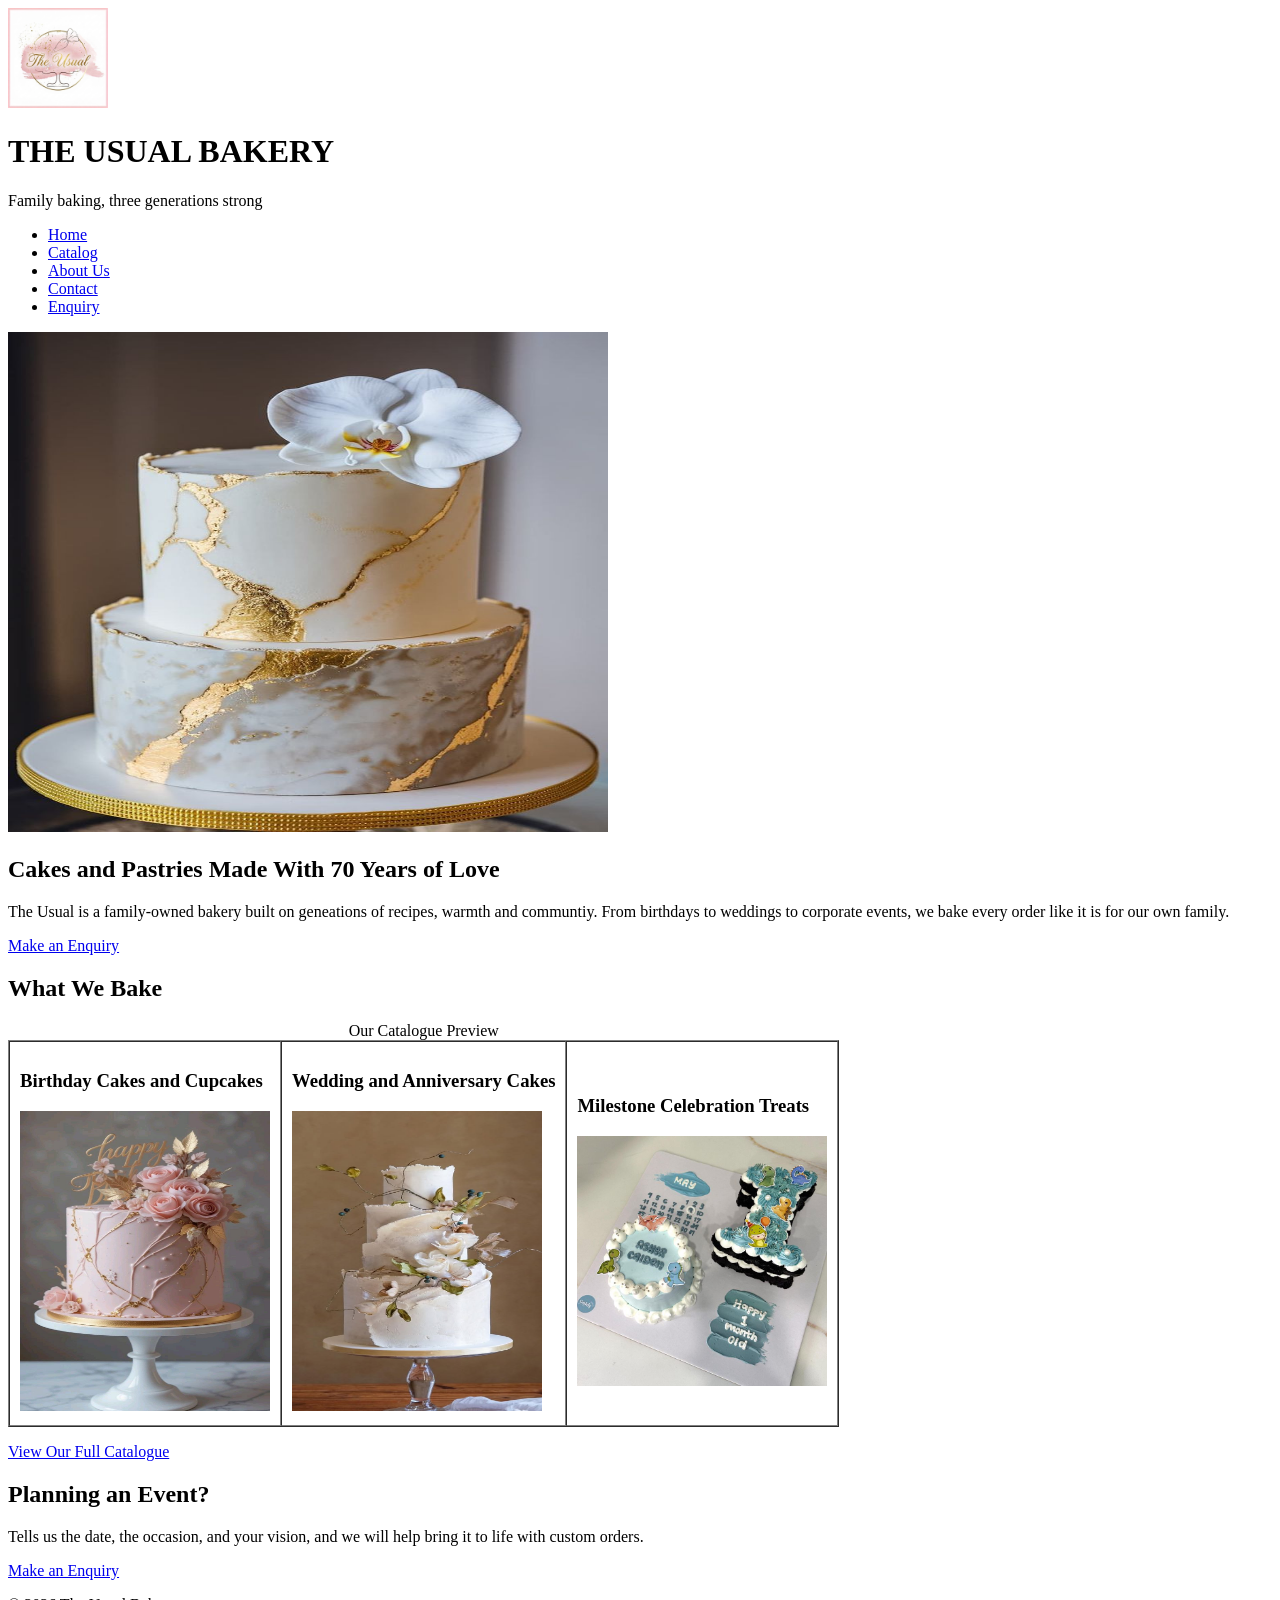
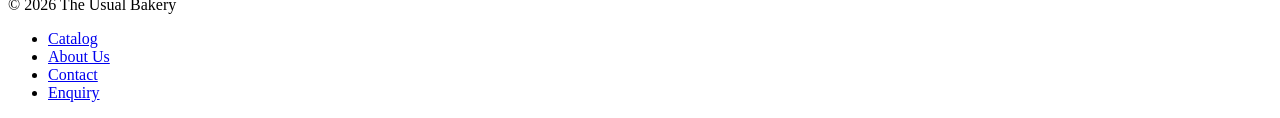
==== index.html @ 64917cda "edited pages and added images" ====
<!DOCTYPE html>
<html lang="en">
<head>
    <meta charset="UTF-8">
    <meta name="viewport" content="width=device-width, initial-scale=1.0">
    <title>THE USUAL BAKERY - HOME</title>
</head>
<body>
    <!--header: appears at the top of every page and holds the site identity and navigation -->
    <header>
        <div class="logo">
            <img src="./assets/images/Logo.png" alt="The Usual Bakery logo" width="100" height="100">
        </div>
        <h1>THE USUAL BAKERY</h1>
        <p>Family baking, three generations strong</p>

        <!--main navigation menu - identical on every page so users can move around site easily-->
        <nav>
            <ul>
                <li><a href="./index.html">Home</a></li>
                <li><a href="./pages/catalog.html">Catalog</a></li>
                <li><a href="./pages/about-us.html">About Us</a></li>
                <li><a href="./pages/contact.html">Contact</a></li>
                <li><a href="./pages/enquiry.html">Enquiry</a></li>
            </ul>
        </nav>
    </header>

    <main>
        <section id="hero">
            <img src="./assets/images/4925880839209203.jpg" alt="A custom decorated cake made by The Usual Bakery" width="600" height="500">
            <h2>Cakes and Pastries Made With 70 Years of Love</h2>
            <p>
                The Usual is a family-owned bakery built on geneations of recipes, warmth
                and communtiy. From birthdays to weddings to corporate events, we bake every
                order like it is for our own family.
            </p>
            <a href="./pages/enquiry.html">Make an Enquiry</a>
        </section>

        <section id="catalogue-preview">
            <h2>What We Bake</h2>
            <table border="1" cellpadding="10" cellspacing="0">
                <caption>Our Catalogue Preview</caption>
                <tr>
                    <td>
                        <h3>Birthday Cakes and Cupcakes</h3>
                        <img src="./assets/images/492649955065050.jpg" alt="A colorful custom birthday cake" width="250" height="300"><br>
                    </td>
                    <td>
                        <h3>Wedding and Anniversary Cakes</h3>
                        <img src="./assets/images/30 Wedding Cake Ideas For Any Wedding Theme I Take….jpg" alt="A three-tiered wedding cake with floral decorations" width="250" height="300"><br>
                    </td>
                    <td>
                        <h3>Milestone Celebration Treats</h3>
                        <img src="./assets/images/8866530512385398.jpg" alt="A custom cake for a milestone birthday celebration" width="250" height="250"><br>
                    </td>
                </tr>
                </table>
            <p><a href="./pages/catalog.html">View Our Full Catalogue</a></p>
        </section>

        <section id="cta">
            <h2>Planning an Event?</h2>
            <p> Tells us the date, the occasion, and your vision, and we will help bring it
                to life with custom orders.
            </p>
            <a href="./pages/enquiry.html">Make an Enquiry</a>
        </section>
    </main>

    <footer>
        <p>&copy; 2026 The Usual Bakery</p>
        <nav>
            <ul>
                <li><a href="./pages/catalog.html">Catalog</a></li>
                <li><a href="./pages/about-us.html">About Us</a></li>
                <li><a href="./pages/contact.html">Contact</a></li>
                <li><a href="./pages/enquiry.html">Enquiry</a></li>
            </ul>
        </nav>
    </footer>
</body>
</html>
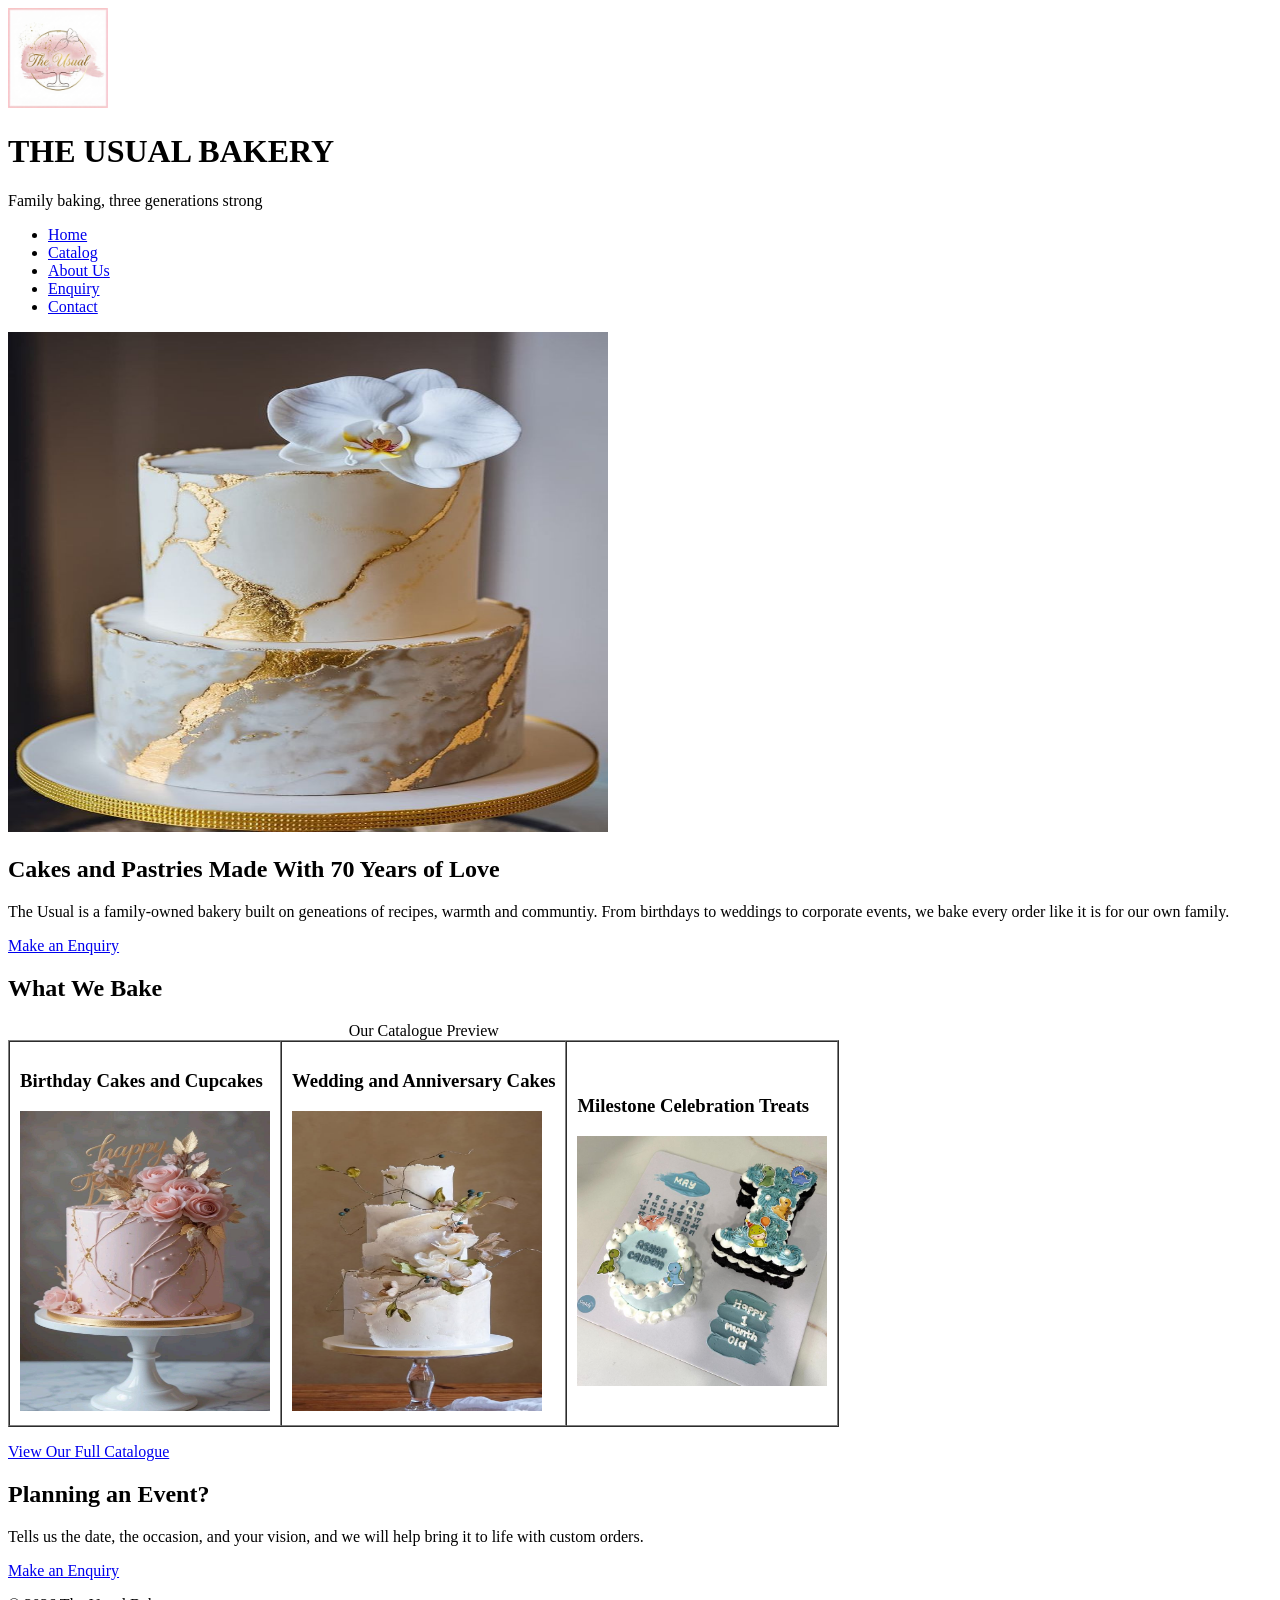
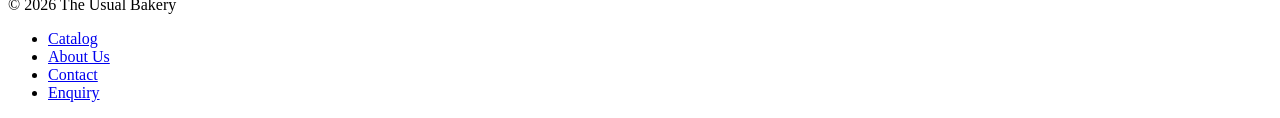
==== commit c67d8342: "edited pages" ====
--- a/index.html
+++ b/index.html
@@ -20,8 +20,8 @@
                 <li><a href="./index.html">Home</a></li>
                 <li><a href="./pages/catalog.html">Catalog</a></li>
                 <li><a href="./pages/about-us.html">About Us</a></li>
+                <li><a href="./pages/enquiry.html">Enquiry</a></li>
                 <li><a href="./pages/contact.html">Contact</a></li>
-                <li><a href="./pages/enquiry.html">Enquiry</a></li>
             </ul>
         </nav>
     </header>
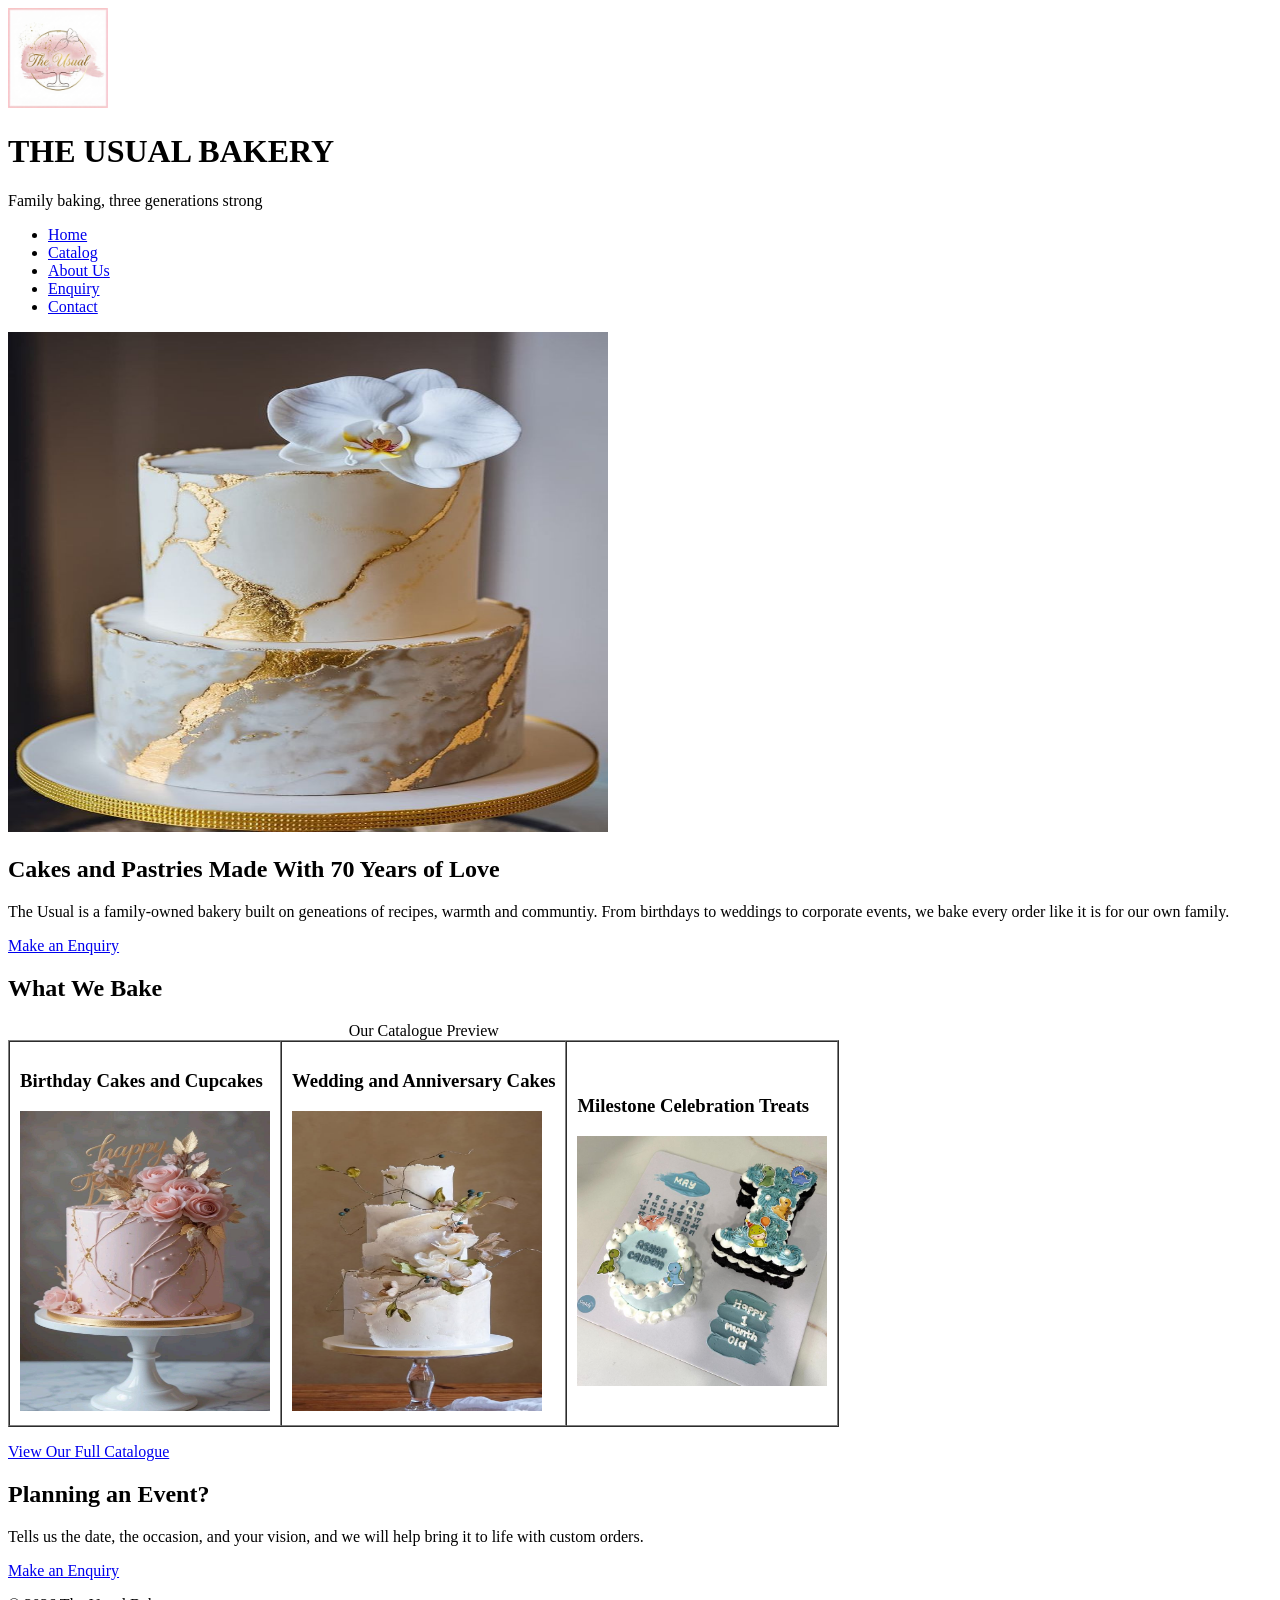
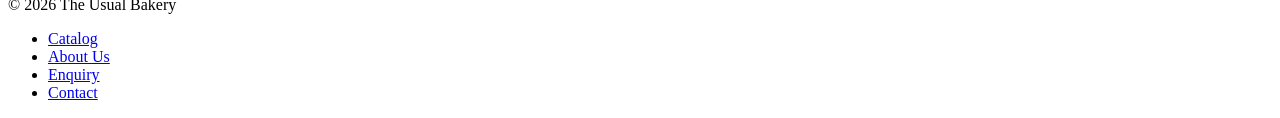
==== commit bea59bde: "edited pages" ====
--- a/index.html
+++ b/index.html
@@ -75,8 +75,8 @@
             <ul>
                 <li><a href="./pages/catalog.html">Catalog</a></li>
                 <li><a href="./pages/about-us.html">About Us</a></li>
+                <li><a href="./pages/enquiry.html">Enquiry</a></li>
                 <li><a href="./pages/contact.html">Contact</a></li>
-                <li><a href="./pages/enquiry.html">Enquiry</a></li>
             </ul>
         </nav>
     </footer>
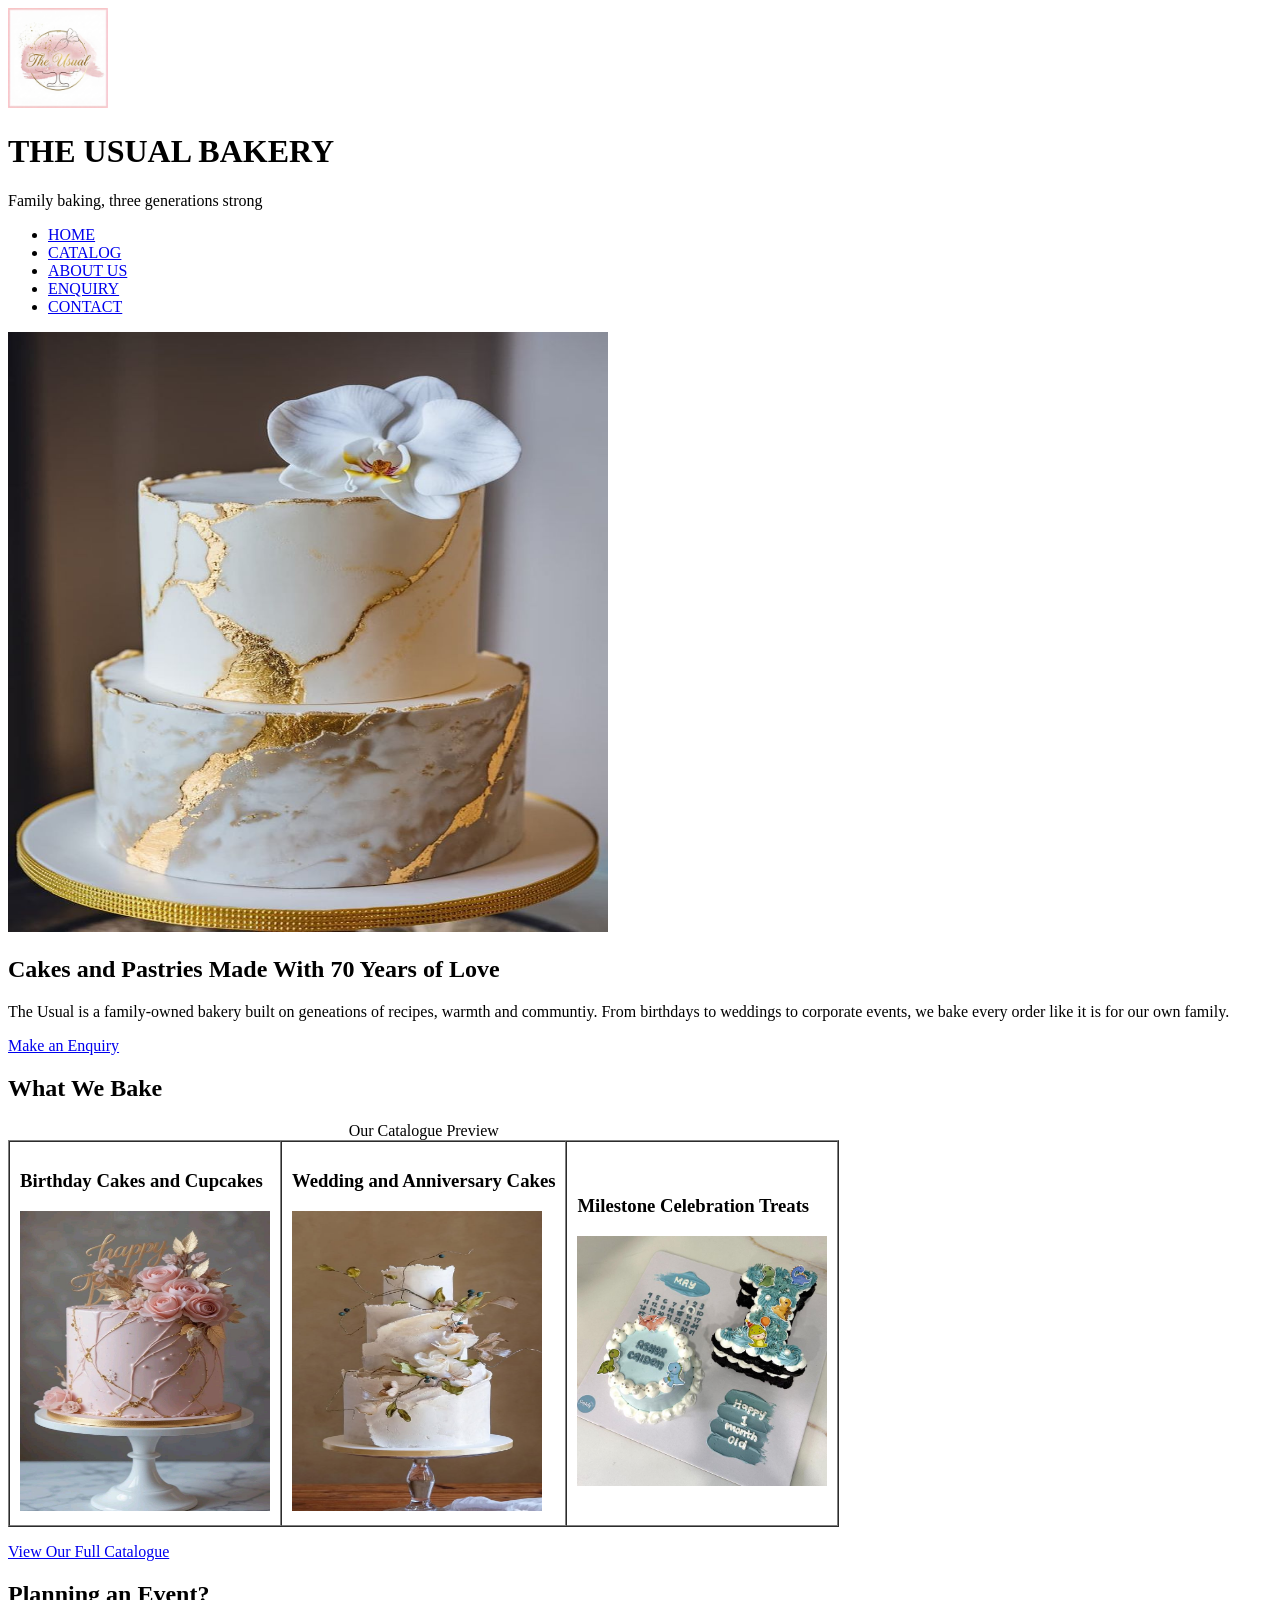
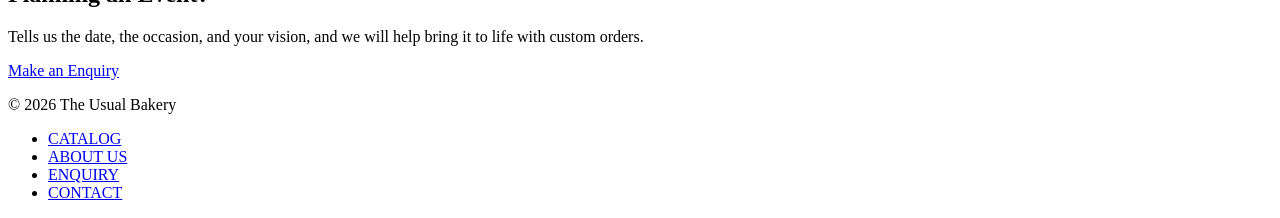
==== commit 865e5cfe: "Edited pages and index" ====
--- a/index.html
+++ b/index.html
@@ -17,18 +17,18 @@
         <!--main navigation menu - identical on every page so users can move around site easily-->
         <nav>
             <ul>
-                <li><a href="./index.html">Home</a></li>
-                <li><a href="./pages/catalog.html">Catalog</a></li>
-                <li><a href="./pages/about-us.html">About Us</a></li>
-                <li><a href="./pages/enquiry.html">Enquiry</a></li>
-                <li><a href="./pages/contact.html">Contact</a></li>
+                <li><a href="./index.html">HOME</a></li>
+                <li><a href="./pages/catalog.html">CATALOG</a></li>
+                <li><a href="./pages/about-us.html">ABOUT US</a></li>
+                <li><a href="./pages/enquiry.html">ENQUIRY</a></li>
+                <li><a href="./pages/contact.html">CONTACT</a></li>
             </ul>
         </nav>
     </header>
 
     <main>
         <section id="hero">
-            <img src="./assets/images/4925880839209203.jpg" alt="A custom decorated cake made by The Usual Bakery" width="600" height="500">
+            <img src="./assets/images/4925880839209203.jpg" alt="A custom decorated cake made by The Usual Bakery" width="600" height="600">
             <h2>Cakes and Pastries Made With 70 Years of Love</h2>
             <p>
                 The Usual is a family-owned bakery built on geneations of recipes, warmth
@@ -73,10 +73,10 @@
         <p>&copy; 2026 The Usual Bakery</p>
         <nav>
             <ul>
-                <li><a href="./pages/catalog.html">Catalog</a></li>
-                <li><a href="./pages/about-us.html">About Us</a></li>
-                <li><a href="./pages/enquiry.html">Enquiry</a></li>
-                <li><a href="./pages/contact.html">Contact</a></li>
+                <li><a href="./pages/catalog.html">CATALOG</a></li>
+                <li><a href="./pages/about-us.html">ABOUT US</a></li>
+                <li><a href="./pages/enquiry.html">ENQUIRY</a></li>
+                <li><a href="./pages/contact.html">CONTACT</a></li>
             </ul>
         </nav>
     </footer>
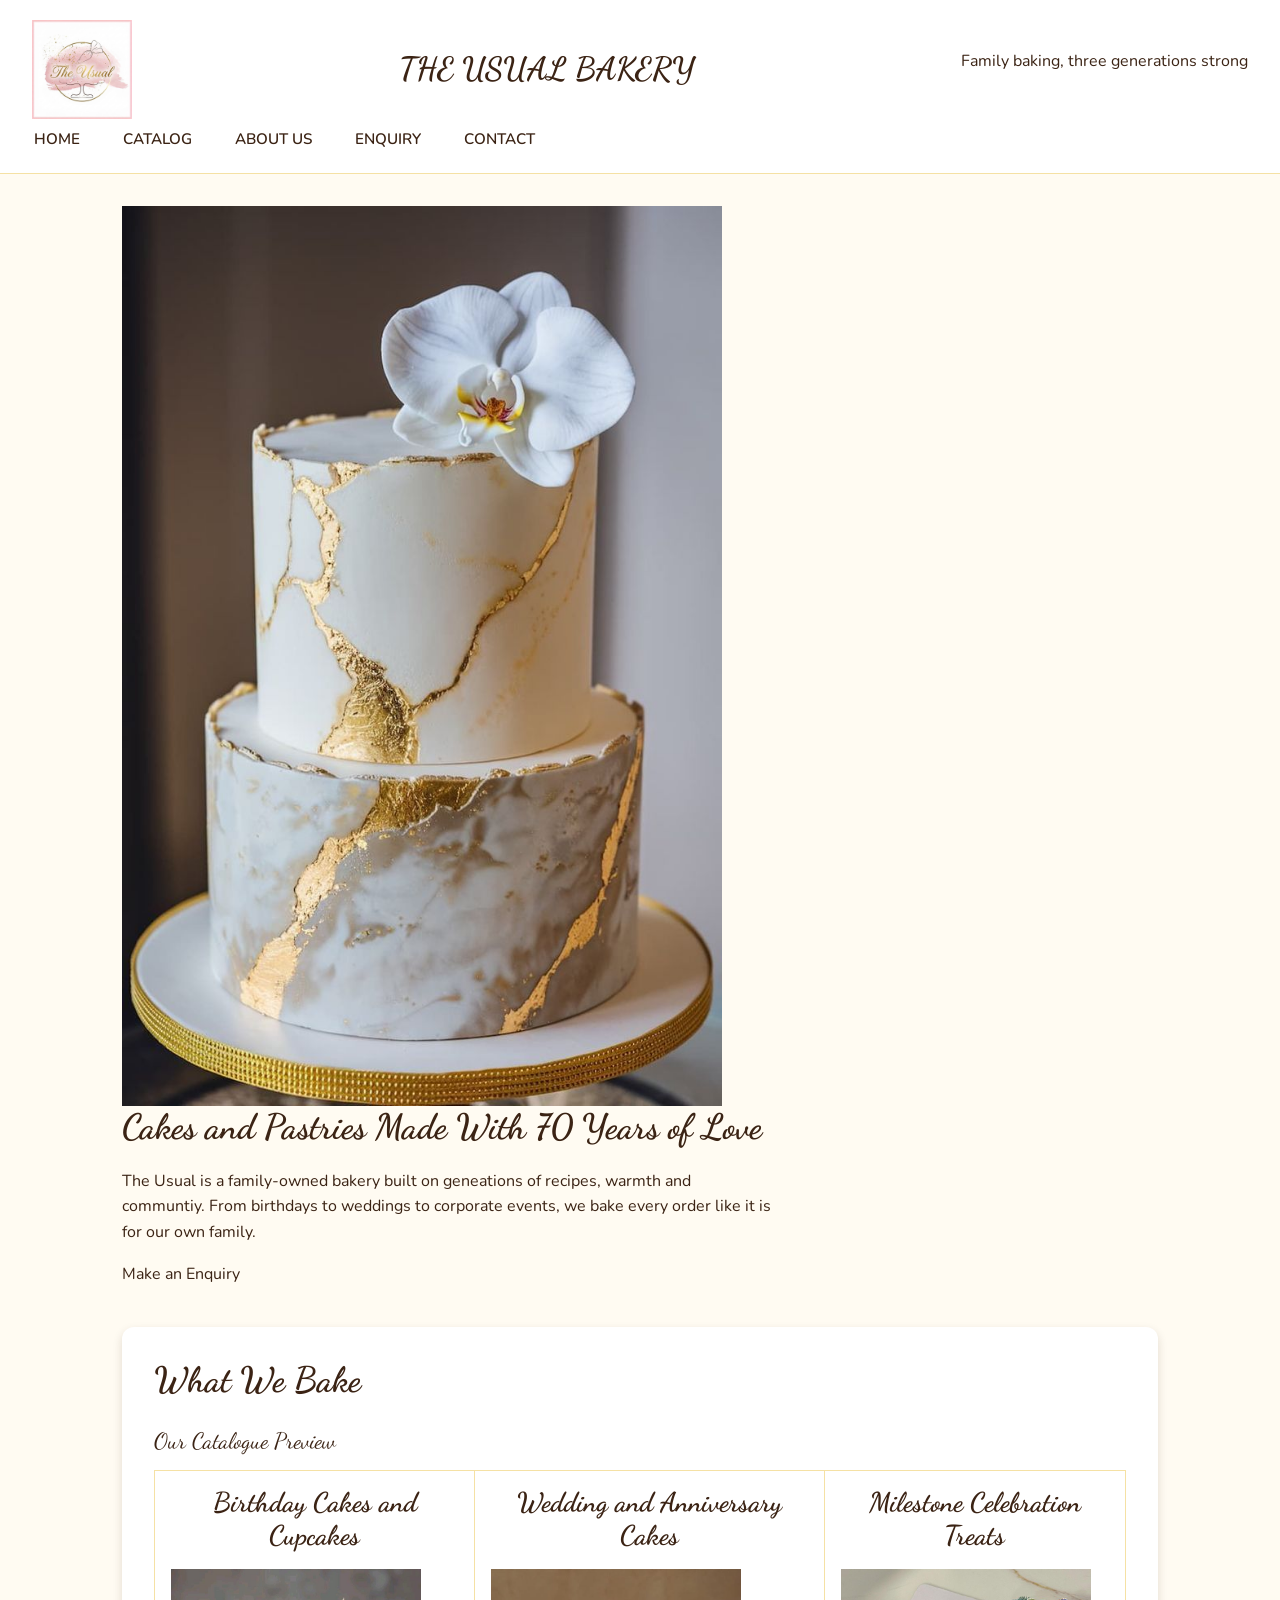
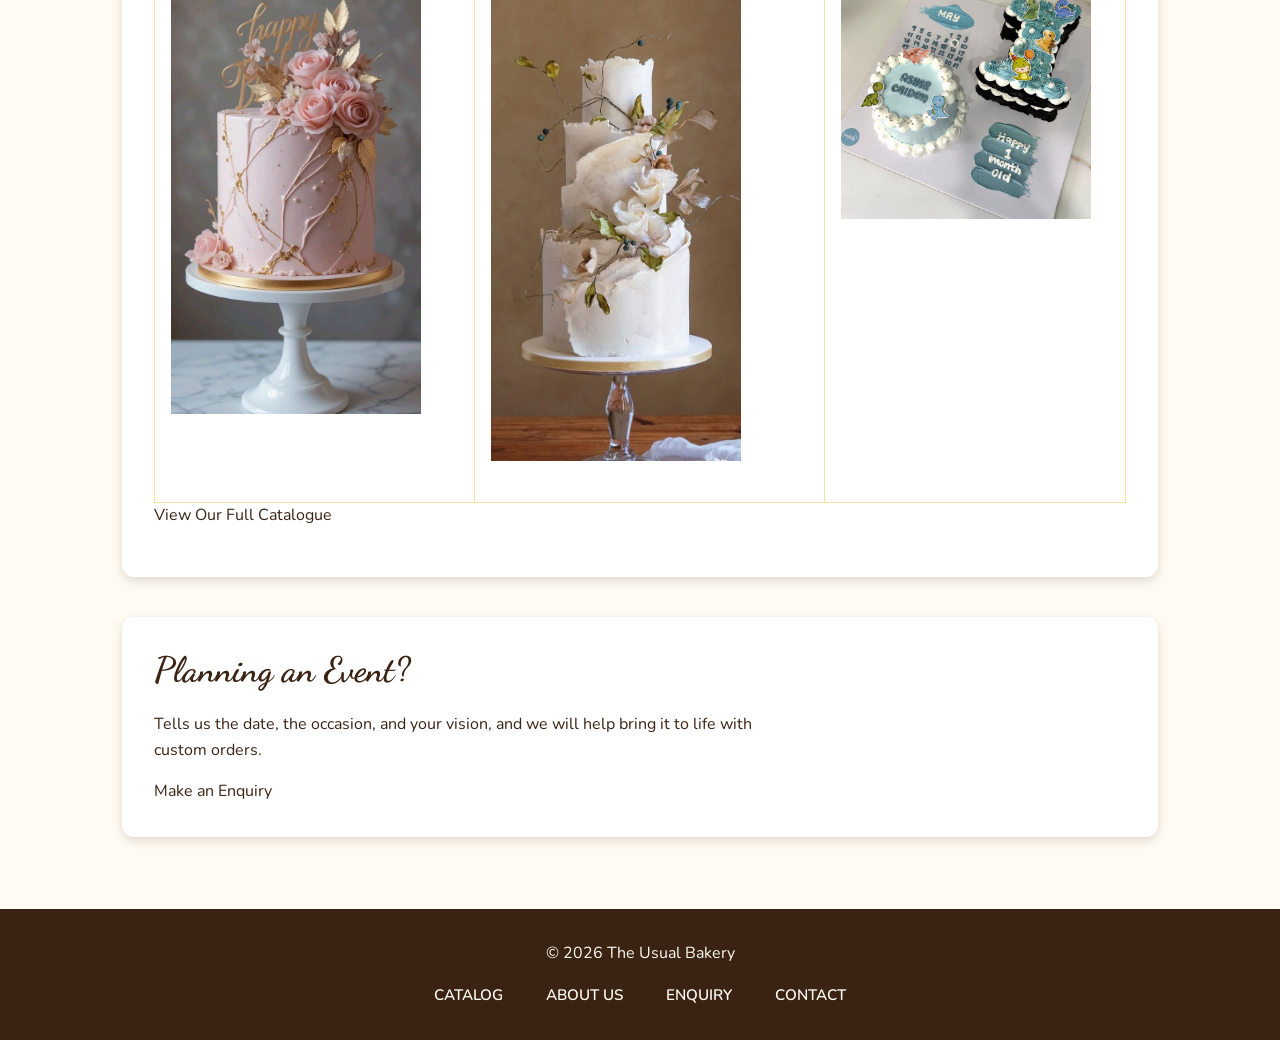
==== commit 57ceca3f: "linked stylesheet to index/home page and linked logo to the icon" ====
--- a/index.html
+++ b/index.html
@@ -3,6 +3,8 @@
 <head>
     <meta charset="UTF-8">
     <meta name="viewport" content="width=device-width, initial-scale=1.0">
+    <link rel="stylesheet" href="./assets/css/style.css">
+    <link rel="icon" type="image/jpeg" href="./assets/images/Logo.png">
     <title>THE USUAL BAKERY - HOME</title>
 </head>
 <body>
--- a/assets/css/style.css
+++ b/assets/css/style.css
@@ -0,0 +1,444 @@
+/*THE USUAL BAKERY - STYLESHEET (Part 2)
+   WEDE5020 Website Project
+ 
+   Contents:
+   1. Google Fonts import
+   2. CSS custom properties (design tokens)
+   3. CSS reset
+   4. Base / typography styles
+   5. Header & navigation
+   6. Layout helpers (split, cards, buttons)
+   7. Page-specific sections (hero, catalog, tables, locations, forms)
+   8. Footer
+   9. Responsive design (tablet + mobile breakpoints) */
+
+   /*  1. Fonts
+   Sans-serif for readable body text, a script font for headings to
+   mimic icing on a cake, as described in the Part 1 proposal. */
+
+
+@import url('https://fonts.googleapis.com/css2?family=Nunito:wght@400;600;700&family=Dancing+Script:wght@600;700&display=swap');
+
+/* 2. Design tokens - the whole colour scheme and a few shared values
+   are defined once here. Every other rule references these variables,
+   which is what lets the "cascading" nature of CSS do the heavy lifting:
+   change a colour once, and it updates everywhere it's used. */
+
+:root {
+  /* Colours */
+  --colour-cream: #fffbf2; /* Background colour for the site */
+  --colour-butter: #f5e1a4;  /*soft buttercream yellow*/
+  --colour-pink: #f7c6b2;  /* soft pink icing */
+    --colour-chocolate: #3b2314;  /* dark chocolate - main text color */
+    --colour-brown-light: #6b4226;
+    --colour-white: #ffffff;
+
+  /* Typography */
+  --font-body: 'Nunito', sans-serif;
+  --font-heading: 'Dancing Script', cursive;
+
+  /* Spacing */
+  --spacing-small: 8px;
+  --spacing-medium: 16px;
+  --spacing-large: 32px;
+
+  --radius: 12px;
+  --shadow: 0 4px 10px rgba(59, 35, 20, 0.15);
+}
+
+/* 3. CSS Reset
+   A simple reset to remove default browser styles and ensure consistency
+   across different browsers. */
+
+* {
+  margin: 0;
+  padding: 0;
+  box-sizing: border-box;
+}
+
+img{
+  max-width: 100%; /* Ensure images are responsive */
+  height: auto;
+  display: block;
+}
+
+a {
+  text-decoration: none; /* Remove underline from links */
+  color: inherit; /* Inherit color from parent */
+}
+
+ul {
+  list-style: none; /* Remove default list styles */
+}
+
+/* 4. Base / Typography Styles
+   Define base styles for body text, headings, and other typographic elements. */
+   body {
+  font-family: var(--font-body);
+  background-color: var(--colour-cream);
+    color: var(--colour-chocolate);
+    font-size: 1rem;
+    line-height: 1.6;
+   }
+
+   h1, h2, h3 {
+    font-family: var(--font-heading);
+    color: var(--colour-chocolate);
+    line-height: 1.2;
+    margin-bottom: 0.6em;
+   }
+
+   h1 {
+    font-size: 3rem;
+   }
+   h2 {
+    font-size: 2.2rem;
+   }
+   h3 {
+    font-size: 1.7rem;
+   }
+
+   p {
+    margin-bottom: 1em;
+    max-width: 65ch; /*keeps paragraphs a comfortable reading width */
+   }
+
+   address {
+    font-style: normal; /* Override default italic style for address */
+    margin-bottom: 1em;
+   }
+
+   /*  5. Header & navigation
+   Sticky at the top so the enquiry link is always reachable, as
+   specified in the proposal's User Experience notes. */
+
+   header {
+    position: sticky;
+    top: 0;
+    z-index: 100;
+    background-color: var(--colour-white);
+    border-bottom: 1px solid var(--colour-butter);
+    padding: 1.25rem 2rem;
+    display: flex;
+    flex-wrap: wrap;
+    align-items: center;
+    justify-content: space-between;
+    gap: 0.5rem 2rem;
+   }
+
+   header h1 {
+    font-size: 2rem;
+    margin: 0;
+   }
+
+   nav ul {
+    display: flex;
+    flex-wrap: wrap;
+    align-items: center;
+    gap: 0.5em 2.5em;
+   }
+
+   nav a {
+    font-weight: 600;
+    font-size: 0.95rem;
+    padding: 0.3em 0.1em;
+    border-bottom: 3px solid transparent;
+    transition: border-color 0.2s ease, color 0.2s ease;
+   }
+    /* interactive states - required by the brief : hover, focus, active */
+    nav a:hover,
+    nav a:focus {
+        border-color: var(--colour-brown);
+        color: var(--colour-brown-light);
+        outline: none; /* Remove default focus outline */
+    }
+
+    nav a:active {
+        color: var(--colour-pink);
+    }
+
+    footer nav a{
+        color: var(--colour-chocolate);
+    }
+
+    /* 6. Layout helpers */
+
+    main {
+        max-width: 1100px;
+        margin: 0 auto;
+        padding: 2rem;
+    }
+
+    /* Generic "card" look applied to every section inside main. This is a
+   deliberately broad, low-specificity selector - most sections just
+   inherit this look, and only a couple of sections need an override
+   rule further down (the cascade doing the work instead of repeating
+   the same declarations on lots of individual selectors). */
+   main section {
+    background-color: var(--colour-white);
+    border-radius: var(--radius);
+    box-shadow: var(--shadow);
+    padding: 2rem;
+    margin-bottom: 2.5rem;
+   }
+
+   /* Reusable two-column media/content split, used for the homepage hero
+   and the About Us history section. Flexbox rather than Grid here so
+   the layout degrades gracefully on any browser. */
+   .split {
+    display: flex;
+    flex-wrap: wrap;
+    gap: 2rem;
+    align-items: center;
+   }
+
+   .split-media,
+   .split-content {
+    flex: 1 1 320px; /* each side shares the space evenly, wraps below 320px + gap */
+    min-width: 0; /* prevents flex items from overflowing their container */
+   }
+
+   .split-media img {
+    border-radius: var(--radius);
+    box-shadow: var(--shadow);
+   }
+
+   /* Buttons / call-to-action links */
+    .btn {
+     display: inline-block;
+     background-color: var(--colour-pink);
+     color: var(--colour-chocolate);
+     font-weight: 700;
+     padding: 0.75em 1.75em;
+     border-radius: 999px;
+     box-shadow: var(--shadow);
+     border: none;
+     font-size: 1rem;
+     cursor: pointer;
+     transition: background-color 0.2s ease, transform 0.2s ease;
+    }
+
+    .btn:hover,
+    .btn:focus {
+        background-color: var(--colour-butter);
+        transform: translateY(-2px);
+        outline: none; /* Remove default focus outline */
+    }
+
+    .btn:active {
+        transform: translateY(0);
+    }
+
+    /* 7. Page-specific sections */
+
+    /* Hero (index.html) - uses .split, but sits on the cream background
+   rather than a white card, so it overrides the generic "main section"
+   rule above. This is the cascade in action: a later, more specific
+   rule (#hero) wins over the earlier, more general one (main section). */
+   #hero { 
+    background: none;
+    box-shadow: none;
+    padding: 0;
+   }
+
+   /* Catalog preview table (index.html) and category tables (products.html) */
+   .table-wrap {
+    overflow-x: auto; /* allows horizontal scrolling on small screens */
+   }
+
+    table {
+     width: 100%;
+     border-collapse: collapse;
+    }
+
+    caption {
+        font-family: var(--font-heading);
+        font-size: 1.4rem;
+        margin-bottom: 0.75rem;
+        text-align: left;
+    }
+
+    th, td {
+        padding: 1rem;
+        text-align: center;
+        border: 1px solid var(--colour-butter);
+        vertical-align: top;
+    }
+
+    th {
+        background-color: var(--colour-butter);
+        font-family: var(--font-heading);
+        font-size: 1.1rem;
+    }
+
+    tr:hover td {
+       background-color: rgba(247, 198, 217, 0.25);
+    }
+
+    /* Contact page: two bakery locations side by side on desktop */
+    .locations {
+        display: flex;
+        flex-wrap: wrap;
+        gap: 2rem;
+    }
+
+    .location section {
+        flex: 1 1 300px;
+    }
+
+    /* Forms (enquiry.html + contact.html) */
+    fieldset {
+        border: 2px solid var(--colour-butter);
+        border-radius: var(--radius);
+        padding: 1.5rem;
+        margin-bottom: 1.5rem;
+    }
+
+    legend {
+        font-family: var(--font-heading);
+        font-size: 1.3rem;
+        padding: 0 0.5rem;
+    }
+
+    .form-grid {
+        display: flex;
+        flex-wrap: wrap;
+        gap: 0.25rem 1.5rem;
+    }
+
+    .field {
+        display: flex;
+        flex-direction: column;
+        flex: 1 1 calc(50% - 0.75rem); /* two fields per row on desktop */
+        margin-bottom: 1rem;
+    }
+
+    /* Fields that should take the full width even on desktop (textarea, file upload) */
+    .field-full {
+        flex-basis: 100%;
+    }
+
+    .field label {
+        margin-bottom: 0.35rem;
+        font-weight: 600;
+    }
+
+    .field input,
+    .field select,
+    .field textarea {
+        font-family: inherit;
+        font-size: 1rem;
+        padding: 0.6rem 0.75rem;
+        border: 1px solid var(--colour-brown-light);
+        border-radius: 8px;
+        background-color: var(--colour-cream);
+    }
+
+    .field textarea {
+        resize: vertical; /* allow vertical resizing only */
+        min-height: 8em;
+    }
+
+    /* 8. Footer
+   A simple footer with a background colour and some padding. */
+    footer {
+     background-color: var(--colour-chocolate);
+     color: var(--colour-cream);
+     padding: 2rem;
+     text-align: center;
+    }
+
+    footer p {
+        max-width: none;
+        margin-bottom: 1rem;
+    }
+
+    footer nav ul {
+        justify-content: center;
+    }
+
+    footer nav a {
+        color: var(--colour-cream);
+    }
+
+    footer nav a:hover,
+    footer nav a:focus {
+        color: var(--colour-pink);
+    }
+
+    /* 9. RESPONSIVE DESIGN
+   Breakpoints: desktop (default styles above), tablet (<= 900px),
+   mobile (<= 600px). Relative units (rem/em/%) throughout mean most
+   content already resizes itself; the media queries below mainly
+   collapse multi-column layouts down to a single column. */
+    
+
+   /* ---- Tablet ---- */
+    @media (max-width: 900px) {
+        main {
+            padding: 1.5rem;
+        }
+
+        h1 {font-size: 2.4rem;}
+        h2 {font-size: 1.8rem;}
+        h3 {font-size: 1.4rem;}
+
+        .split {
+            flex-direction: column;
+        }
+
+        .split-media,
+        .split-content {
+            flex-basis: auto;
+        }
+
+        .location {
+            flex-direction: column;
+        }
+
+        .location section {
+            flex-basis: auto;
+        }
+
+        .field {
+            flex-basis: 100%;
+        }
+    }
+    
+    /* ---- Mobile ---- */
+    @media (max-width: 600px) {
+        header {
+            flex-direction: column;
+            align-items: flex-start;
+            padding: 1rem;
+        }
+
+        nav ul {
+            flex-direction: column;
+            align-items: flex-start;
+            gap: 0.5em 0;
+        }
+
+        main {
+            padding: 1rem;
+        }
+
+        main section {
+            padding: 1.25rem;
+        }
+
+        h1 {font-size: 2rem;}
+        h2 {font-size: 1.5rem;}
+
+        caption { font-size: 1.2rem; }
+
+        th, td {
+            padding: 0.6rem;
+            font-size: o.9rem;
+        }
+       
+        .btn {
+            width: 100%;
+            text-align: center;
+        }
+    }
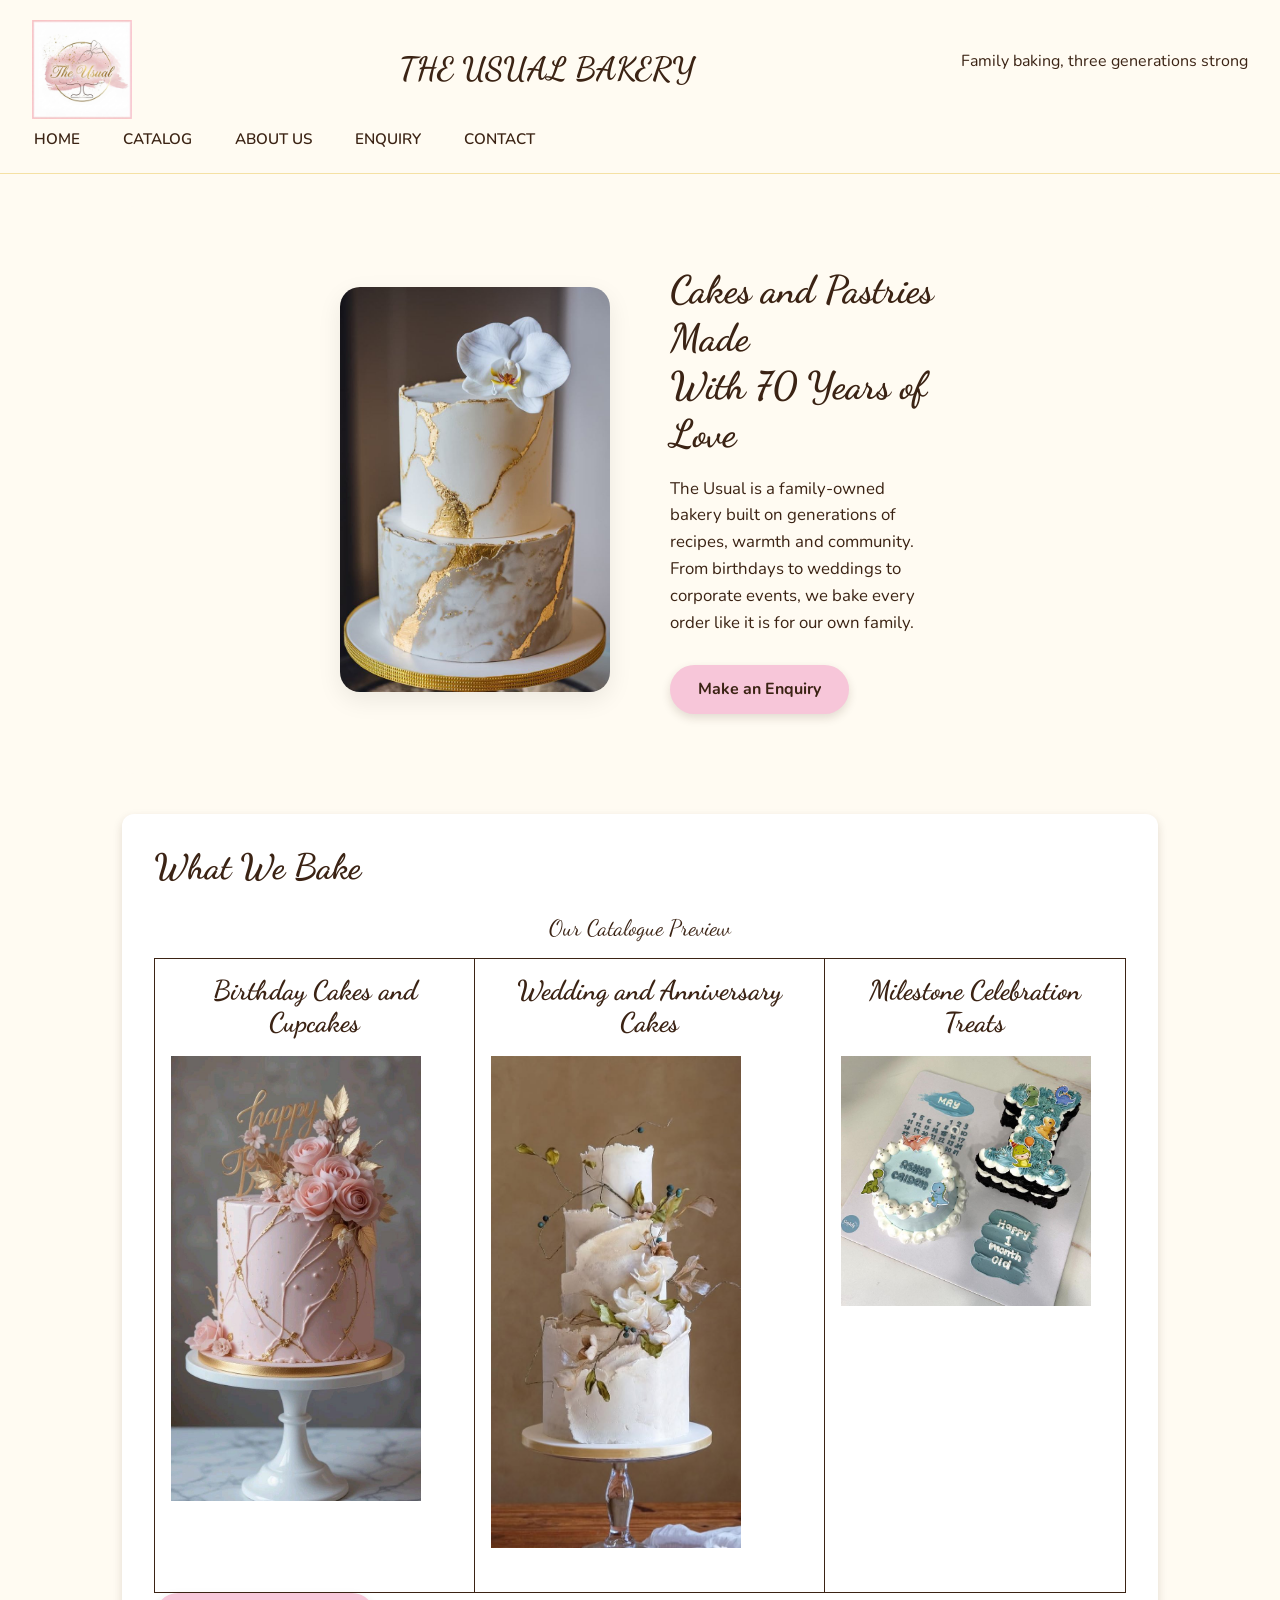
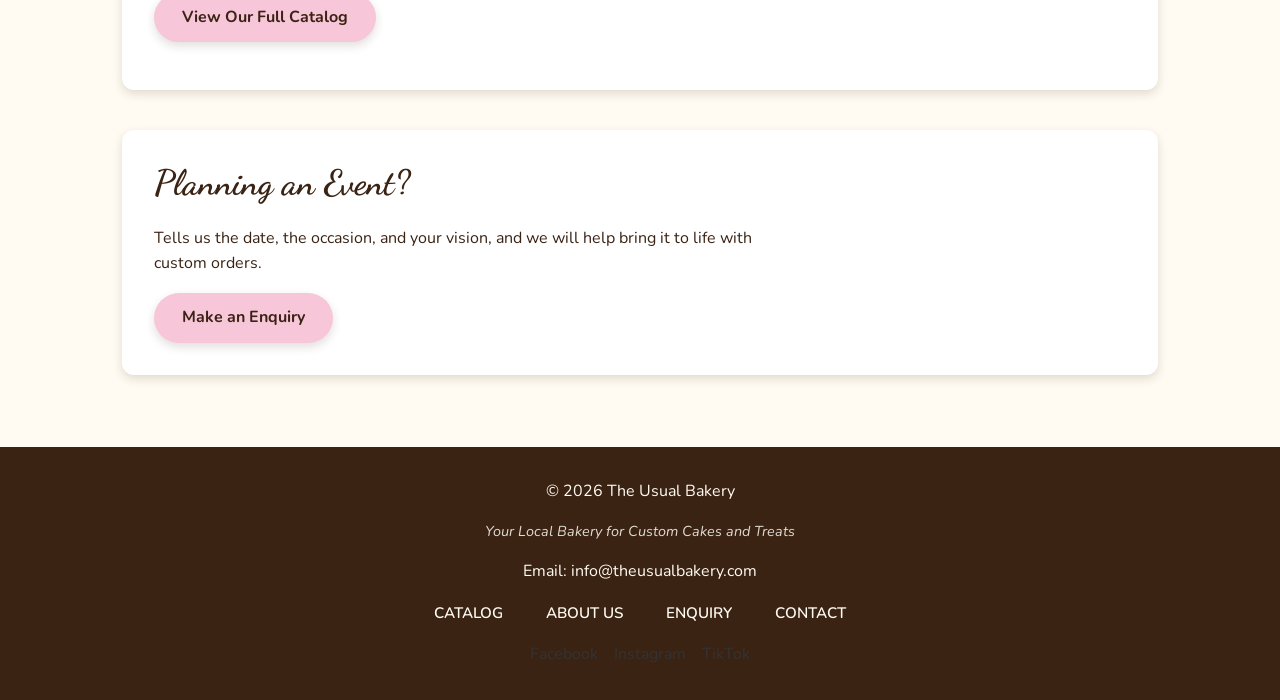
==== commit 7d448e8c: "updated all pages and updated stylesheet" ====
--- a/index.html
+++ b/index.html
@@ -30,17 +30,41 @@
 
     <main>
         <section id="hero">
-            <img src="./assets/images/4925880839209203.jpg" alt="A custom decorated cake made by The Usual Bakery" width="600" height="600">
+            <div class="hero-container">
+                <!--left side:search bar-->
+                <div class="hero-image">
+                    <img src="./assets/images/4925880839209203.jpg" alt="A custom decorated cake made by The Usual Bakery" width="600" height="600">
+                </div>
+
+                <!--right side: hero image-->
+                <div class="hero-text">
+                    <h1>Cakes and Pastries Made <br> With 70 Years of Love</h1>
+                    <p>
+                        The Usual is a family-owned bakery built on generations of recipes, warmth
+                        and community. From birthdays to weddings to corporate events, we bake every
+                        order like it is for our own family.
+                    </p>
+                    <a href="./pages/enquiry.html" class="btn">Make an Enquiry</a>
+                    </div>
+                </div>
+                </section>
+
+
+
+
+
+
+            <!--<img src="./assets/images/4925880839209203.jpg" alt="A custom decorated cake made by The Usual Bakery" width="600" height="600">
             <h2>Cakes and Pastries Made With 70 Years of Love</h2>
             <p>
                 The Usual is a family-owned bakery built on geneations of recipes, warmth
                 and communtiy. From birthdays to weddings to corporate events, we bake every
                 order like it is for our own family.
             </p>
-            <a href="./pages/enquiry.html">Make an Enquiry</a>
-        </section>
+            <a href="./pages/enquiry.html" class="btn-quote">Make an Enquiry</a>
+        </section> -->
 
-        <section id="catalogue-preview">
+        <section id="catalog-preview">
             <h2>What We Bake</h2>
             <table border="1" cellpadding="10" cellspacing="0">
                 <caption>Our Catalogue Preview</caption>
@@ -59,7 +83,7 @@
                     </td>
                 </tr>
                 </table>
-            <p><a href="./pages/catalog.html">View Our Full Catalogue</a></p>
+            <p><a href="./pages/catalog.html" class="btn">View Our Full Catalog</a></p>
         </section>
 
         <section id="cta">
@@ -67,12 +91,14 @@
             <p> Tells us the date, the occasion, and your vision, and we will help bring it
                 to life with custom orders.
             </p>
-            <a href="./pages/enquiry.html">Make an Enquiry</a>
+            <a href="./pages/enquiry.html" class="btn">Make an Enquiry</a>
         </section>
     </main>
 
     <footer>
         <p>&copy; 2026 The Usual Bakery</p>
+        <p class=" tagline">Your Local Bakery for Custom Cakes and Treats</p>
+        <p class="footer-email">Email: <a href="mailto:info@theusualbakery.com">info@theusualbakery.com</a></p>
         <nav>
             <ul>
                 <li><a href="./pages/catalog.html">CATALOG</a></li>
@@ -81,6 +107,12 @@
                 <li><a href="./pages/contact.html">CONTACT</a></li>
             </ul>
         </nav>
+        <!-- Social media links -->
+  <div class="social-links">
+    <a href="https://www.facebook.com/theusualbakery" target="_blank" rel="noopener noreferrer">Facebook</a>
+    <a href="https://www.instagram.com/theusualbakery" target="_blank" rel="noopener noreferrer">Instagram</a>
+    <a href="https://www.tiktok.com/@theusualbakery_" target="_blank" rel="noopener noreferrer">TikTok</a>
+  </div>
     </footer>
 </body>
 </html>
--- a/assets/css/style.css
+++ b/assets/css/style.css
@@ -28,7 +28,7 @@
   /* Colours */
   --colour-cream: #fffbf2; /* Background colour for the site */
   --colour-butter: #f5e1a4;  /*soft buttercream yellow*/
-  --colour-pink: #f7c6b2;  /* soft pink icing */
+  --colour-pink: #f7c6d9;  /* soft pink icing */
     --colour-chocolate: #3b2314;  /* dark chocolate - main text color */
     --colour-brown-light: #6b4226;
     --colour-white: #ffffff;
@@ -37,10 +37,6 @@
   --font-body: 'Nunito', sans-serif;
   --font-heading: 'Dancing Script', cursive;
 
-  /* Spacing */
-  --spacing-small: 8px;
-  --spacing-medium: 16px;
-  --spacing-large: 32px;
 
   --radius: 12px;
   --shadow: 0 4px 10px rgba(59, 35, 20, 0.15);
@@ -116,7 +112,7 @@
     position: sticky;
     top: 0;
     z-index: 100;
-    background-color: var(--colour-white);
+    background-color: var(--colour-cream);
     border-bottom: 1px solid var(--colour-butter);
     padding: 1.25rem 2rem;
     display: flex;
@@ -210,9 +206,10 @@
      color: var(--colour-chocolate);
      font-weight: 700;
      padding: 0.75em 1.75em;
-     border-radius: 999px;
+     border-radius: 999px; /* pill shape */
      box-shadow: var(--shadow);
      border: none;
+     font-family: inherit;
      font-size: 1rem;
      cursor: pointer;
      transition: background-color 0.2s ease, transform 0.2s ease;
@@ -236,10 +233,55 @@
    rule above. This is the cascade in action: a later, more specific
    rule (#hero) wins over the earlier, more general one (main section). */
    #hero { 
-    background: none;
+    background: var(--colour-cream);
     box-shadow: none;
-    padding: 0;
-   }
+    padding: 60px 5%;
+   }
+
+   .hero-container {
+    max-width: 600px;
+    margin: 0 auto;
+    display: flex;
+    align-items: center;
+    justify-content: space-between;
+    gap: 60px;
+   }
+    /* ===== Image (left side) ===== */
+   .hero-image {
+    flex: 1;
+    max-width: 480px;
+   }
+
+   .hero-image img{
+    width: 100%;
+    height: auto;
+    border-radius: 20px;
+    object-fit: cover;
+    box-shadow: 0 8px 24px rgba(0, 0, 0, 0.08);
+    display:block
+   }
+   
+    /* ===== Text (right side) ===== */
+    .hero-text {
+        flex: 1;
+        max-width: 520px;
+    }
+
+    .hero-text h1 {
+        font-size: 2.4rem;
+        line-height: 1.25;
+        color: var(--colour-chocolate);
+        margin-bottom: 18px;
+        font-weight: 700;
+    }
+
+    .hero-text p {
+        font-size: 1.05rem;
+        line-height: 1.6;
+        color: var(--colour-chocolate);
+        margin-bottom: 28px;
+    }
+
 
    /* Catalog preview table (index.html) and category tables (products.html) */
    .table-wrap {
@@ -249,24 +291,25 @@
     table {
      width: 100%;
      border-collapse: collapse;
+     
     }
 
     caption {
         font-family: var(--font-heading);
         font-size: 1.4rem;
         margin-bottom: 0.75rem;
-        text-align: left;
-    }
-
-    th, td {
+        text-align: center;
+    }
+
+    tr, td {
         padding: 1rem;
         text-align: center;
-        border: 1px solid var(--colour-butter);
+        border: 1px solid var(--colour-chocolate);
         vertical-align: top;
     }
 
-    th {
-        background-color: var(--colour-butter);
+    tr {
+        background-color: var(--colour-white);
         font-family: var(--font-heading);
         font-size: 1.1rem;
     }
@@ -274,6 +317,8 @@
     tr:hover td {
        background-color: rgba(247, 198, 217, 0.25);
     }
+
+    
 
     /* Contact page: two bakery locations side by side on desktop */
     .locations {
@@ -366,6 +411,50 @@
         color: var(--colour-pink);
     }
 
+    footer .email {
+        margin: 4px 0 2px;
+        font-size: 0.95rem;
+    }
+
+    footer .email a {
+        color: inherit;
+        text-decoration: none;
+    }
+
+    footer .email a:hover {
+        text-decoration: underline;
+    }
+
+    footer .tagline {
+        margin: 0 0 16px;
+        font-size: 0.9rem;
+        font-style: italic;
+        opacity: 0.85;
+    }
+
+    .social-links {
+  display: flex;
+  gap: 16px;
+  margin-top: 16px;
+  justify-content: center; /* or flex-start if you prefer left-aligned */
+}
+
+.social-links a {
+  color: #333; /* change to match your footer text color */
+  transition: color 0.2s ease, transform 0.2s ease;
+}
+
+.social-links a:hover {
+  color: #e67e22; /* bakery-style accent color – change as needed */
+  transform: scale(1.1);
+}
+
+.social-links svg {
+  width: 24px;
+  height: 24px;
+  display: block;
+}
+
     /* 9. RESPONSIVE DESIGN
    Breakpoints: desktop (default styles above), tablet (<= 900px),
    mobile (<= 600px). Relative units (rem/em/%) throughout mean most
@@ -413,6 +502,20 @@
             padding: 1rem;
         }
 
+        .hero-container {
+            flex-direction: column;
+            text-align: center;
+            gap: 40px;
+        }
+
+        .hero-image{
+            max-width: 100%;
+        }
+
+        .hero-text h1 {
+            font-size: 1.9rem;
+        }
+
         nav ul {
             flex-direction: column;
             align-items: flex-start;
@@ -432,9 +535,9 @@
 
         caption { font-size: 1.2rem; }
 
-        th, td {
+        tr, td {
             padding: 0.6rem;
-            font-size: o.9rem;
+            font-size: 0.9rem;
         }
        
         .btn {
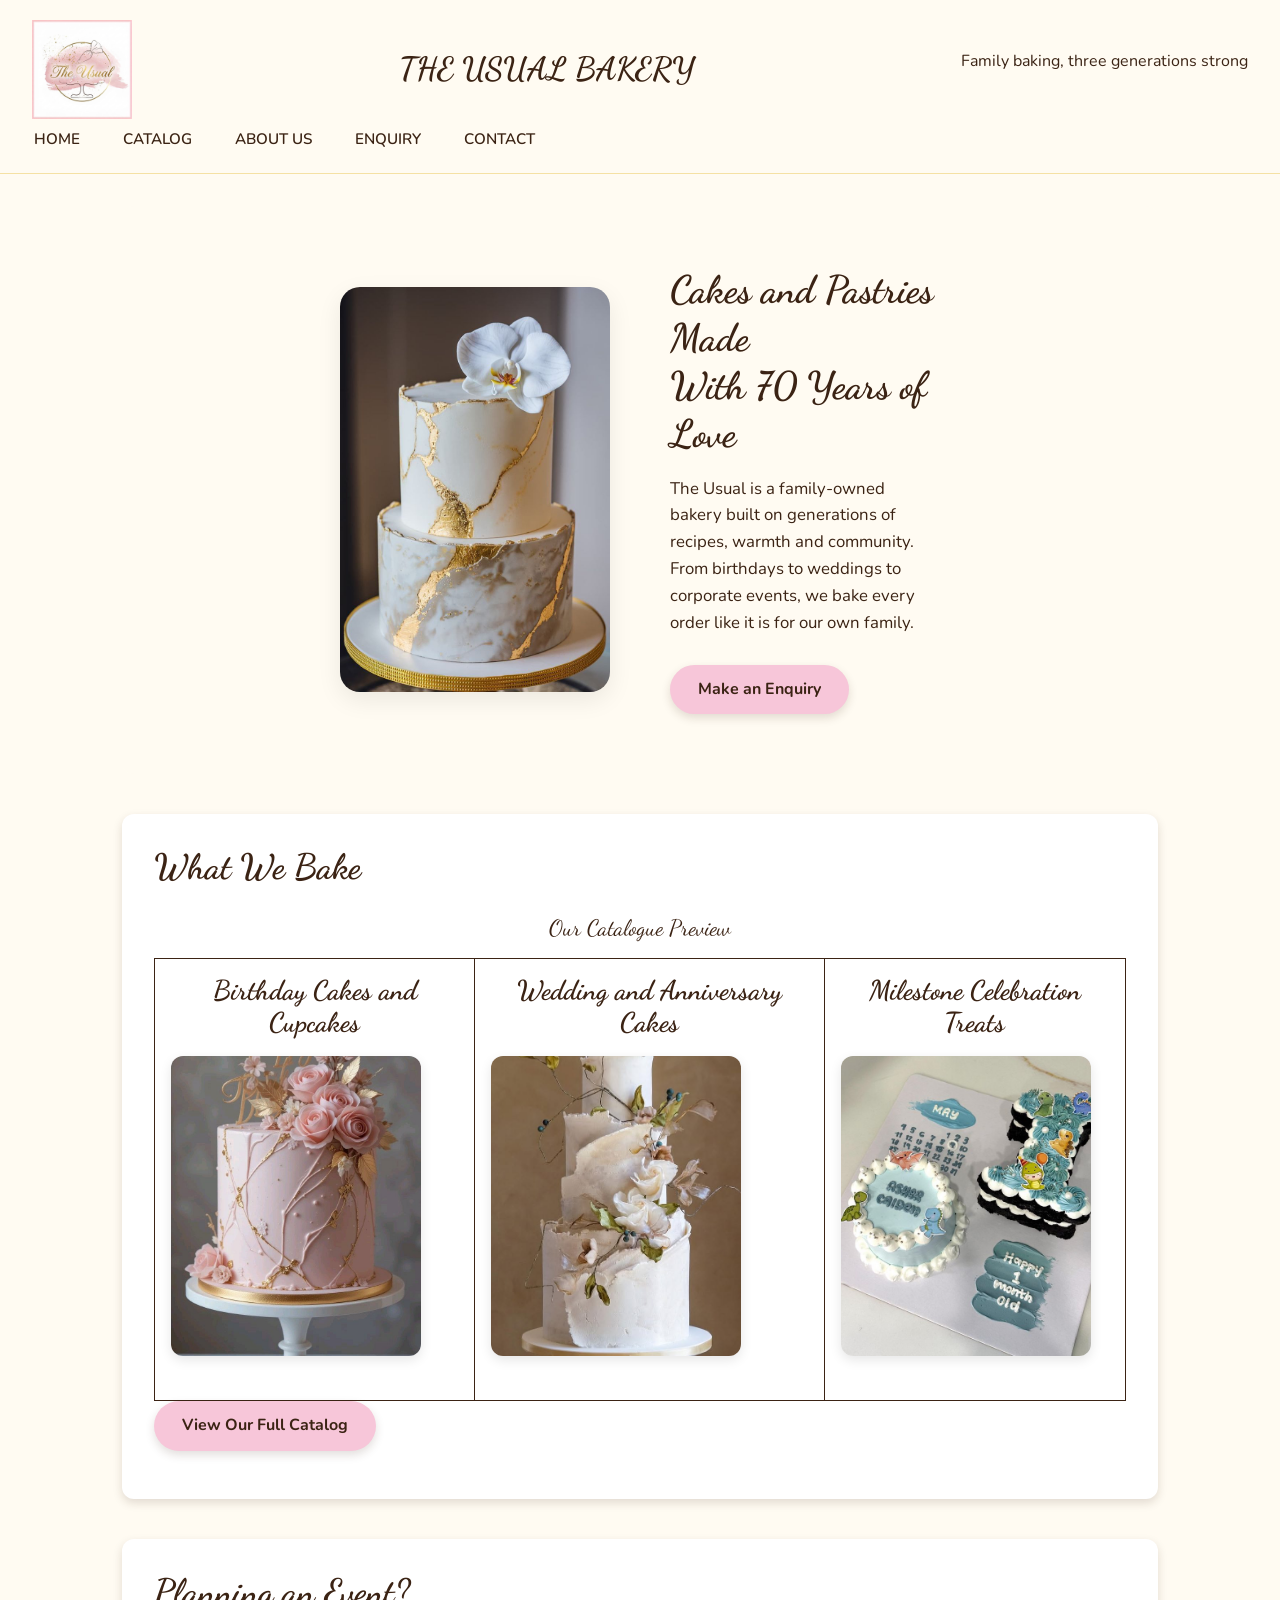
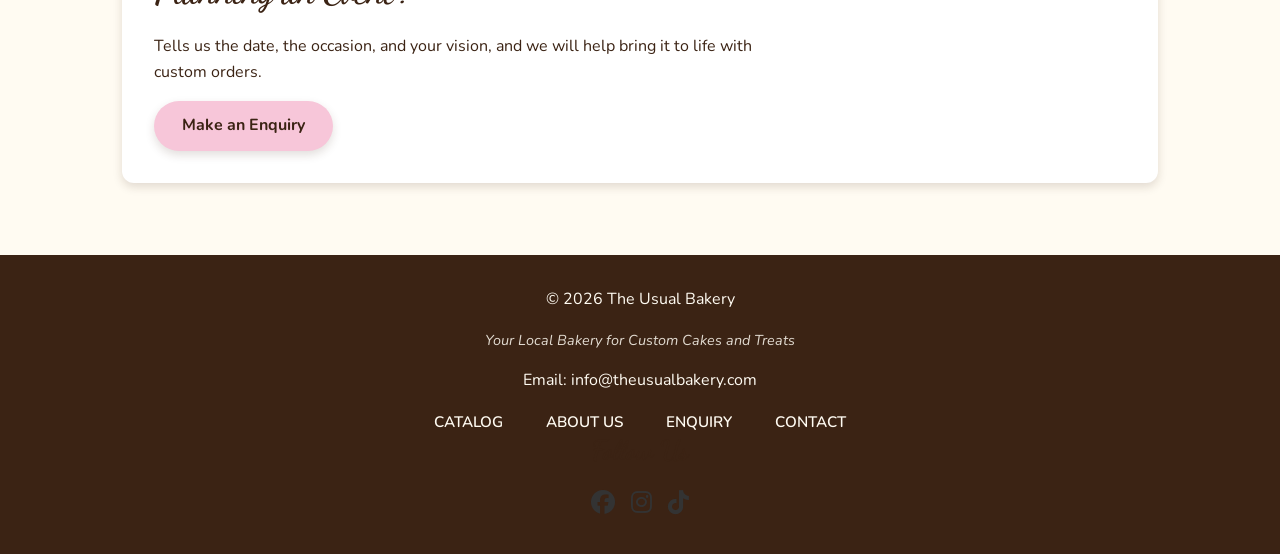
==== commit 14fa4e08: "updated all pages and updated stylesheet" ====
--- a/index.html
+++ b/index.html
@@ -5,6 +5,7 @@
     <meta name="viewport" content="width=device-width, initial-scale=1.0">
     <link rel="stylesheet" href="./assets/css/style.css">
     <link rel="icon" type="image/jpeg" href="./assets/images/Logo.png">
+    <link rel="stylesheet" href="https://cdnjs.cloudflare.com/ajax/libs/font-awesome/6.5.2/css/all.min.css">
     <title>THE USUAL BAKERY - HOME</title>
 </head>
 <body>
@@ -66,20 +67,20 @@
 
         <section id="catalog-preview">
             <h2>What We Bake</h2>
-            <table border="1" cellpadding="10" cellspacing="0">
+            <table border="0" cellpadding="15" cellspacing="0" style="width: 100%; text-align: center;">
                 <caption>Our Catalogue Preview</caption>
                 <tr>
                     <td>
                         <h3>Birthday Cakes and Cupcakes</h3>
-                        <img src="./assets/images/492649955065050.jpg" alt="A colorful custom birthday cake" width="250" height="300"><br>
+                        <img src="./assets/images/492649955065050.jpg" alt="A colorful custom birthday cake" width="250" height="300" style="object-fit: cover;" border-radius: 8px><br>
                     </td>
                     <td>
                         <h3>Wedding and Anniversary Cakes</h3>
-                        <img src="./assets/images/30 Wedding Cake Ideas For Any Wedding Theme I Take….jpg" alt="A three-tiered wedding cake with floral decorations" width="250" height="300"><br>
+                        <img src="./assets/images/30 Wedding Cake Ideas For Any Wedding Theme I Take….jpg" alt="A three-tiered wedding cake with floral decorations" width="250" height="300" style="object-fit: cover;" border-radius: 8px><br>
                     </td>
                     <td>
                         <h3>Milestone Celebration Treats</h3>
-                        <img src="./assets/images/8866530512385398.jpg" alt="A custom cake for a milestone birthday celebration" width="250" height="250"><br>
+                        <img src="./assets/images/8866530512385398.jpg" alt="A custom cake for a milestone birthday celebration" width="250" height="250" style="object-fit: cover;" border-radius: 8px><br>
                     </td>
                 </tr>
                 </table>
@@ -107,11 +108,12 @@
                 <li><a href="./pages/contact.html">CONTACT</a></li>
             </ul>
         </nav>
+        <h3 class="follow">Follow Us</h3>
         <!-- Social media links -->
   <div class="social-links">
-    <a href="https://www.facebook.com/theusualbakery" target="_blank" rel="noopener noreferrer">Facebook</a>
-    <a href="https://www.instagram.com/theusualbakery" target="_blank" rel="noopener noreferrer">Instagram</a>
-    <a href="https://www.tiktok.com/@theusualbakery_" target="_blank" rel="noopener noreferrer">TikTok</a>
+    <a href="https://www.facebook.com/" target="_blank" aria-label="Facebook"><i class=" fa-brands fa-facebook"></i></a>
+    <a href="https://www.instagram.com/" target="_blank" rel="noopener noreferrer" aria-label="Instagram"><i class=" fa-brands fa-instagram"></i></a>
+    <a href="https://www.tiktok.com/" target="_blank" rel="noopener noreferrer" aria-label="TikTok"><i class=" fa-brands fa-tiktok"></i></a>
   </div>
     </footer>
 </body>
--- a/assets/css/style.css
+++ b/assets/css/style.css
@@ -318,6 +318,16 @@
        background-color: rgba(247, 198, 217, 0.25);
     }
 
+    #catalog-preview img {
+        width: 100%;
+        max-width: 250px;
+        height: 300px;
+        border-radius: 12px;
+        box-shadow: 0 4px 12px rgba(0,0,0,0.1);
+        transition: transform 0.3s ease,
+    }
+
+
     
 
     /* Contact page: two bakery locations side by side on desktop */
@@ -441,19 +451,16 @@
 
 .social-links a {
   color: #333; /* change to match your footer text color */
+  font-size: 24px;
   transition: color 0.2s ease, transform 0.2s ease;
+  text-decoration: none;
 }
 
 .social-links a:hover {
   color: #e67e22; /* bakery-style accent color – change as needed */
-  transform: scale(1.1);
-}
-
-.social-links svg {
-  width: 24px;
-  height: 24px;
-  display: block;
-}
+  transform: scale(1.15);
+}
+
 
     /* 9. RESPONSIVE DESIGN
    Breakpoints: desktop (default styles above), tablet (<= 900px),
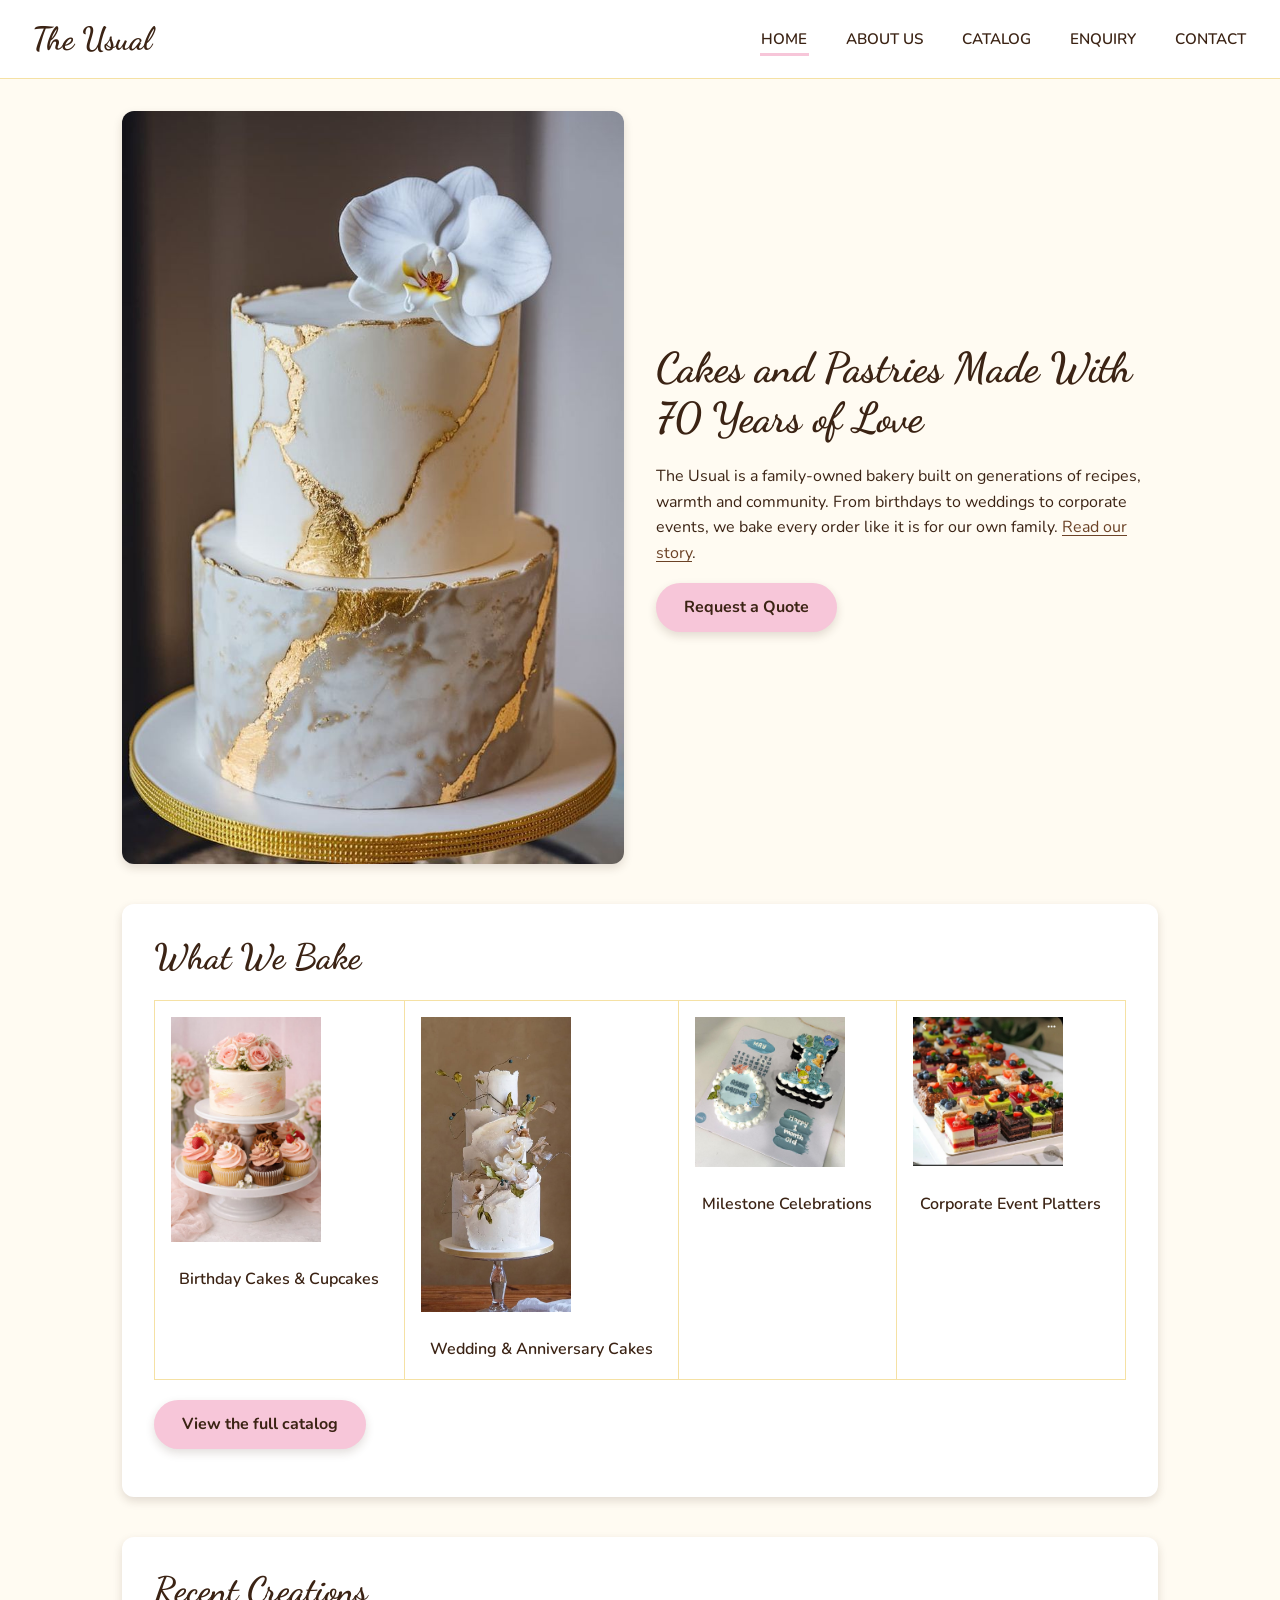
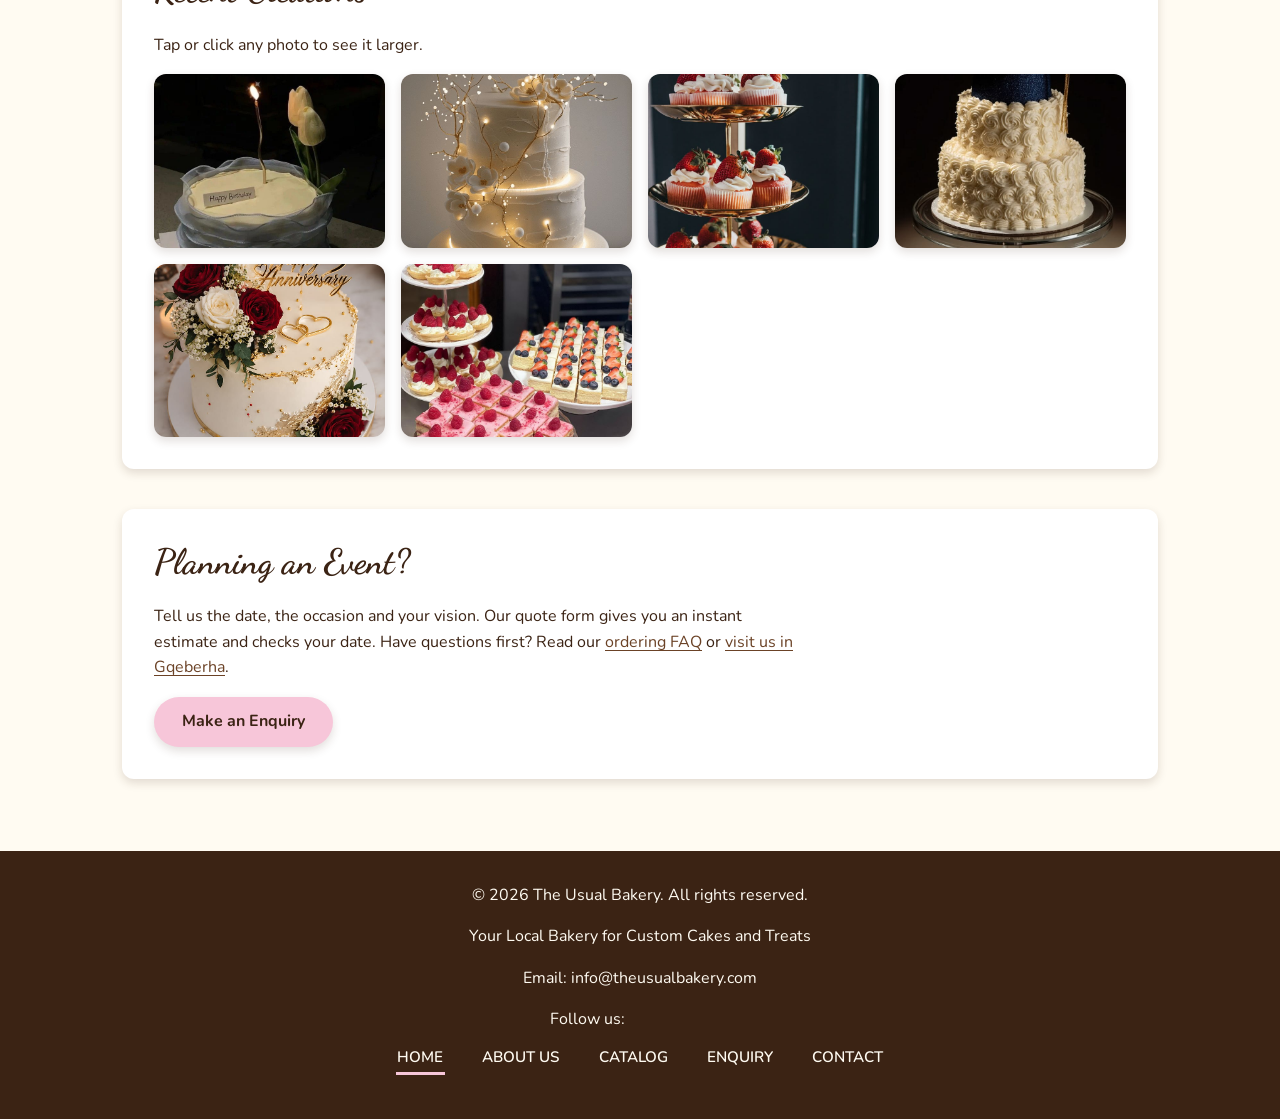
==== commit eb5d5dba: "created js file and created enquiry.js, map.js, catalog.js, catalog-data.js, config.js and valiadati" ====
--- a/index.html
+++ b/index.html
@@ -1,120 +1,219 @@
 <!DOCTYPE html>
-<html lang="en">
+<html lang="en-ZA">
 <head>
     <meta charset="UTF-8">
     <meta name="viewport" content="width=device-width, initial-scale=1.0">
+
+    <!-- SEO: unique title (under about 60 characters) and description (under about 160) for every page -->
+    <title>Custom Cakes &amp; Cupcakes in Gqeberha | The Usual Bakery</title>
+    <meta name="description" content="Family-owned Gqeberha (Port Elizabeth) bakery with 70+ years of baking. Custom birthday and wedding cakes, cupcakes and corporate platters. Get a quote today.">
+    <meta name="robots" content="index, follow">
+    <link rel="canonical" href="https://sammie-9510.github.io/TheUsual/">
+    <meta name="theme-color" content="#f5e1a4">
+
+    <!-- Social media previews (Open Graph + Twitter) - shown when a page is shared on Facebook, WhatsApp, X etc. -->
+    <meta property="og:type" content="website">
+    <meta property="og:site_name" content="The Usual Bakery">
+    <meta property="og:locale" content="en_ZA">
+    <meta property="og:title" content="Custom Cakes &amp; Cupcakes in Gqeberha | The Usual Bakery">
+    <meta property="og:description" content="Family-owned Gqeberha (Port Elizabeth) bakery with 70+ years of baking. Custom birthday and wedding cakes, cupcakes and corporate platters. Get a quote today.">
+    <meta property="og:url" content="https://sammie-9510.github.io/TheUsual/">
+    <meta property="og:image" content="https://sammie-9510.github.io/TheUsual/assets/images/front cake.jpg">
+    <meta name="twitter:card" content="summary_large_image">
+
+    <link rel="icon" href="./assets/images/Logo.png" type="image/svg+xml">
+
+    <!-- Page speed: connect to the font host early, then load the fonts without blocking the page -->
+    <link rel="preconnect" href="https://fonts.googleapis.com">
+    <link rel="preconnect" href="https://fonts.gstatic.com" crossorigin>
+    <link rel="stylesheet" href="https://fonts.googleapis.com/css2?family=Dancing+Script:wght@600;700&amp;family=Nunito:wght@400;600;700&amp;display=swap">
     <link rel="stylesheet" href="./assets/css/style.css">
-    <link rel="icon" type="image/jpeg" href="./assets/images/Logo.png">
-    <link rel="stylesheet" href="https://cdnjs.cloudflare.com/ajax/libs/font-awesome/6.5.2/css/all.min.css">
-    <title>THE USUAL BAKERY - HOME</title>
+    <script type="application/ld+json">
+{
+      "@context": "https://schema.org",
+      "@type": "Bakery",
+      "name": "The Usual Bakery - Main Bakery",
+      "url": "https://sammie-9510.github.io/TheUsual/",
+      "image": "https://sammie-9510.github.io/TheUsual/assets/images/front cake.jpg",
+      "telephone": "+27224567890",
+      "email": "info@theusualbakery.com",
+      "priceRange": "R240 - R3500",
+      "address": {
+        "@type": "PostalAddress",
+        "streetAddress": "12 Baker Street, Summerstrand",
+        "addressLocality": "Gqeberha",
+        "postalCode": "6001",
+        "addressCountry": "ZA"
+      },
+      "geo": {
+        "@type": "GeoCoordinates",
+        "latitude": -33.99177,
+        "longitude": 25.65720
+      },
+      "openingHoursSpecification": [
+        {
+          "@type": "OpeningHoursSpecification",
+          "dayOfWeek": [
+            "Monday",
+            "Tuesday",
+            "Wednesday",
+            "Thursday",
+            "Friday"
+          ],
+          "opens": "08:00",
+          "closes": "17:00"
+        },
+        {
+          "@type": "OpeningHoursSpecification",
+          "dayOfWeek": "Saturday",
+          "opens": "08:00",
+          "closes": "13:00"
+        }
+      ]
+    }
+    </script>
 </head>
 <body>
-    <!--header: appears at the top of every page and holds the site identity and navigation -->
+
+    <a class="skip-link" href="#main-content">Skip to main content</a>
+
+    <!-- Header: logo + main navigation, identical on every page -->
     <header>
-        <div class="logo">
-            <img src="./assets/images/Logo.png" alt="The Usual Bakery logo" width="100" height="100">
-        </div>
-        <h1>THE USUAL BAKERY</h1>
-        <p>Family baking, three generations strong</p>
-
-        <!--main navigation menu - identical on every page so users can move around site easily-->
-        <nav>
+        <a href="./index.html" class="logo">The Usual</a>
+        <nav aria-label="Main">
             <ul>
-                <li><a href="./index.html">HOME</a></li>
+                <li><a href="./index.html" aria-current="page">HOME</a></li>
+                <li><a href="./pages/about-us.html">ABOUT US</a></li>
                 <li><a href="./pages/catalog.html">CATALOG</a></li>
-                <li><a href="./pages/about-us.html">ABOUT US</a></li>
                 <li><a href="./pages/enquiry.html">ENQUIRY</a></li>
                 <li><a href="./pages/contact.html">CONTACT</a></li>
             </ul>
         </nav>
     </header>
 
-    <main>
-        <section id="hero">
-            <div class="hero-container">
-                <!--left side:search bar-->
-                <div class="hero-image">
-                    <img src="./assets/images/4925880839209203.jpg" alt="A custom decorated cake made by The Usual Bakery" width="600" height="600">
-                </div>
-
-                <!--right side: hero image-->
-                <div class="hero-text">
-                    <h1>Cakes and Pastries Made <br> With 70 Years of Love</h1>
-                    <p>
-                        The Usual is a family-owned bakery built on generations of recipes, warmth
-                        and community. From birthdays to weddings to corporate events, we bake every
-                        order like it is for our own family.
-                    </p>
-                    <a href="./pages/enquiry.html" class="btn">Make an Enquiry</a>
-                    </div>
-                </div>
-                </section>
-
-
-
-
-
-
-            <!--<img src="./assets/images/4925880839209203.jpg" alt="A custom decorated cake made by The Usual Bakery" width="600" height="600">
-            <h2>Cakes and Pastries Made With 70 Years of Love</h2>
-            <p>
-                The Usual is a family-owned bakery built on geneations of recipes, warmth
-                and communtiy. From birthdays to weddings to corporate events, we bake every
-                order like it is for our own family.
-            </p>
-            <a href="./pages/enquiry.html" class="btn-quote">Make an Enquiry</a>
-        </section> -->
-
+    <main id="main-content">
+
+        <!-- Hero: the only h1 on the page, written with the main keywords (custom cakes, Gqeberha) -->
+        <section id="hero" class="split">
+            <div class="split-media">
+                <!-- srcset lets the browser pick a smaller file on small screens (add a hero-cake-small.jpg, about 600px wide) -->
+                <img
+                    src="./assets/images/front cake.jpg"
+                    srcset="./assets/images/front cake-small.jpg 600w, ./assets/images/front cake.jpg 1200w"
+                    sizes="(max-width: 600px) 100vw, 50vw"
+                    width="600" height="600" fetchpriority="high"
+                    alt="A custom decorated cake made by The Usual Bakery">
+            </div>
+            <div class="split-content">
+                <h1>Cakes and Pastries Made With 70 Years of Love</h1>
+                <p>
+                    The Usual is a family-owned bakery built on generations of recipes, warmth
+                    and community. From birthdays to weddings to corporate events, we bake every
+                    order like it is for our own family.
+                    <a href="./pages/about-us.html">Read our story</a>.
+                </p>
+                <a href="./pages/enquiry.html" class="btn">Request a Quote</a>
+            </div>
+        </section>
+
+        <!-- Catalog preview: each label links into the filtered catalog (internal linking) -->
         <section id="catalog-preview">
             <h2>What We Bake</h2>
-            <table border="0" cellpadding="15" cellspacing="0" style="width: 100%; text-align: center;">
-                <caption>Our Catalogue Preview</caption>
-                <tr>
-                    <td>
-                        <h3>Birthday Cakes and Cupcakes</h3>
-                        <img src="./assets/images/492649955065050.jpg" alt="A colorful custom birthday cake" width="250" height="300" style="object-fit: cover;" border-radius: 8px><br>
-                    </td>
-                    <td>
-                        <h3>Wedding and Anniversary Cakes</h3>
-                        <img src="./assets/images/30 Wedding Cake Ideas For Any Wedding Theme I Take….jpg" alt="A three-tiered wedding cake with floral decorations" width="250" height="300" style="object-fit: cover;" border-radius: 8px><br>
-                    </td>
-                    <td>
-                        <h3>Milestone Celebration Treats</h3>
-                        <img src="./assets/images/8866530512385398.jpg" alt="A custom cake for a milestone birthday celebration" width="250" height="250" style="object-fit: cover;" border-radius: 8px><br>
-                    </td>
-                </tr>
+            <div class="table-wrap">
+                <table>
+                    <caption class="visually-hidden">Our four main product categories</caption>
+                    <tr>
+                        <td>
+                            <a href="./pages/catalog.html?cat=birthday">
+                                <img src="./assets/images/cake and cupcake.jpg" alt="Decorated birthday cake and cupcakes" width="150" height="113" loading="lazy"><br>
+                                Birthday Cakes &amp; Cupcakes
+                            </a>
+                        </td>
+                        <td>
+                            <a href="./pages/catalog.html?cat=wedding">
+                                <img src="./assets/images/30 Wedding Cake Ideas For Any Wedding Theme I Take….jpg" alt="Tiered wedding cake" width="150" height="113" loading="lazy"><br>
+                                Wedding &amp; Anniversary Cakes
+                            </a>
+                        </td>
+                        <td>
+                            <a href="./pages/catalog.html?cat=milestone">
+                                <img src="./assets/images/cake 4.jpg" alt="Cake made for a milestone celebration" width="150" height="113" loading="lazy"><br>
+                                Milestone Celebrations
+                            </a>
+                        </td>
+                        <td>
+                            <a href="./pages/catalog.html?cat=corporate">
+                                <img src="./assets/images/corporate cake.jpg" alt="Pastry platter for a corporate event" width="150" height="113" loading="lazy"><br>
+                                Corporate Event Platters
+                            </a>
+                        </td>
+                    </tr>
                 </table>
-            <p><a href="./pages/catalog.html" class="btn">View Our Full Catalog</a></p>
+            </div>
+            <p>
+                <a href="./pages/catalog.html" class="btn">View the full catalog</a>
+            </p>
+        </section>
+
+        <!-- Photo gallery: every photo opens in a lightbox (js/gallery.js) -->
+        <section id="gallery">
+            <h2>Recent Creations</h2>
+            <p>Tap or click any photo to see it larger.</p>
+            <ul class="gallery">
+                <li><a href="./assets/images/birthday cake.jpg" data-caption="A custom themed birthday cake"><img src="./assets/images/birthday cake.jpg" alt="Custom themed birthday cake" width="400" height="300" loading="lazy"></a></li>
+                <li><a href="./assets/images/70+ Winter Wedding Cake Ideas (In 20 Categories).jpg" data-caption="A tiered wedding cake with floral decoration"><img src="./assets/images/70+ Winter Wedding Cake Ideas (In 20 Categories).jpg" alt="Tiered wedding cake with flowers" width="400" height="300" loading="lazy"></a></li>
+                <li><a href="./assets/images/Strawberry Cupcake Tower.jpg" data-caption="A cupcake tower for a dessert table"><img src="./assets/images/Strawberry Cupcake Tower.jpg" alt="Tiered cupcake tower" width="400" height="300" loading="lazy"></a></li>
+                <li><a href="./assets/images/Graduation cake.jpg" data-caption="A graduation celebration cake"><img src="./assets/images/Graduation cake.jpg" alt="Graduation cake" width="400" height="300" loading="lazy"></a></li>
+                <li><a href="./assets/images/anniversary cake ideas.jpg" data-caption="An anniversary cake styled like the original wedding cake"><img src="./assets/images/anniversary cake ideas.jpg" alt="Anniversary cake" width="400" height="300" loading="lazy"></a></li>
+                <li><a href="./assets/images/corporate cake 2.jpg" data-caption="A mixed pastry platter for an office event"><img src="./assets/images/corporate cake 2.jpg" alt="Mixed pastry platter" width="400" height="300" loading="lazy"></a></li>
+            </ul>
         </section>
 
         <section id="cta">
             <h2>Planning an Event?</h2>
-            <p> Tells us the date, the occasion, and your vision, and we will help bring it
-                to life with custom orders.
+            <p>
+                Tell us the date, the occasion and your vision. Our quote form gives you an instant
+                estimate and checks your date. Have questions first? Read our
+                <a href="./pages/enquiry.html#faq">ordering FAQ</a> or <a href="./pages/contact.html">visit us in Gqeberha</a>.
             </p>
             <a href="./pages/enquiry.html" class="btn">Make an Enquiry</a>
         </section>
+
     </main>
 
+    <!-- Lightbox used by the gallery -->
+    <dialog id="lightbox" class="lightbox" aria-label="Photo viewer">
+        <button type="button" id="lightbox-close" class="lightbox-btn" aria-label="Close photo viewer">&times;</button>
+        <button type="button" id="lightbox-prev" class="lightbox-btn" aria-label="Previous photo">&lsaquo;</button>
+        <figure>
+            <img id="lightbox-image" src="" alt="">
+            <figcaption id="lightbox-caption"></figcaption>
+        </figure>
+        <button type="button" id="lightbox-next" class="lightbox-btn" aria-label="Next photo">&rsaquo;</button>
+        <p id="lightbox-count" class="lightbox-count" aria-live="polite"></p>
+    </dialog>
+
+    <!-- Footer: contact summary, social links and a second set of internal links -->
     <footer>
-        <p>&copy; 2026 The Usual Bakery</p>
+        <p>&copy; 2026 The Usual Bakery. All rights reserved.</p>
         <p class=" tagline">Your Local Bakery for Custom Cakes and Treats</p>
         <p class="footer-email">Email: <a href="mailto:info@theusualbakery.com">info@theusualbakery.com</a></p>
-        <nav>
+        <div class="footer-social">Follow us:
+            <a href="https://www.facebook.com/" target="_blank" aria-label="Facebook"><i class=" fa-brands fa-facebook"></i></a>
+            <a href="https://www.instagram.com/" target="_blank" rel="noopener noreferrer" aria-label="Instagram"><i class=" fa-brands fa-instagram"></i></a>
+            <a href="https://www.tiktok.com/" target="_blank" rel="noopener noreferrer" aria-label="TikTok"><i class=" fa-brands fa-tiktok"></i></a>
+        </div>
+        <nav aria-label="Footer">
             <ul>
+                <li><a href="./pages/index.html" aria-current="page">HOME</a></li>
+                <li><a href="./pages/about.html">ABOUT US</a></li>
                 <li><a href="./pages/catalog.html">CATALOG</a></li>
-                <li><a href="./pages/about-us.html">ABOUT US</a></li>
                 <li><a href="./pages/enquiry.html">ENQUIRY</a></li>
                 <li><a href="./pages/contact.html">CONTACT</a></li>
             </ul>
         </nav>
-        <h3 class="follow">Follow Us</h3>
-        <!-- Social media links -->
-  <div class="social-links">
-    <a href="https://www.facebook.com/" target="_blank" aria-label="Facebook"><i class=" fa-brands fa-facebook"></i></a>
-    <a href="https://www.instagram.com/" target="_blank" rel="noopener noreferrer" aria-label="Instagram"><i class=" fa-brands fa-instagram"></i></a>
-    <a href="https://www.tiktok.com/" target="_blank" rel="noopener noreferrer" aria-label="TikTok"><i class=" fa-brands fa-tiktok"></i></a>
-  </div>
     </footer>
+    <script src="./assets/js/main.js" defer></script>
+    <script src="./assets/js/gallery.js" defer></script>
 </body>
-</html>+</html>
--- a/assets/css/style.css
+++ b/assets/css/style.css
@@ -1,8 +1,9 @@
-/*THE USUAL BAKERY - STYLESHEET (Part 2)
+/* =========================================================================
+   THE USUAL BAKERY - STYLESHEET (Parts 2 and 3)
    WEDE5020 Website Project
- 
+
    Contents:
-   1. Google Fonts import
+   1. Fonts (loaded from each page's <head>)
    2. CSS custom properties (design tokens)
    3. CSS reset
    4. Base / typography styles
@@ -10,545 +11,1234 @@
    6. Layout helpers (split, cards, buttons)
    7. Page-specific sections (hero, catalog, tables, locations, forms)
    8. Footer
-   9. Responsive design (tablet + mobile breakpoints) */
-
-   /*  1. Fonts
-   Sans-serif for readable body text, a script font for headings to
-   mimic icing on a cake, as described in the Part 1 proposal. */
-
-
-@import url('https://fonts.googleapis.com/css2?family=Nunito:wght@400;600;700&family=Dancing+Script:wght@600;700&display=swap');
-
-/* 2. Design tokens - the whole colour scheme and a few shared values
+   9. Responsive design (tablet + mobile breakpoints)
+   10. Part 3 additions: accessibility, animation, catalog, modal, gallery,
+       accordion, form feedback, map (kept at the end so they can build on
+       everything above)
+   ========================================================================= */
+
+
+/* -------------------------------------------------------------------------
+   1. Fonts
+   Nunito (body) and Dancing Script (headings) are loaded with a <link> tag
+   in each page's <head> - that loads faster than a CSS @import.
+   ------------------------------------------------------------------------- */
+
+
+/* -------------------------------------------------------------------------
+   2. Design tokens - the whole colour scheme and a few shared values
    are defined once here. Every other rule references these variables,
    which is what lets the "cascading" nature of CSS do the heavy lifting:
-   change a colour once, and it updates everywhere it's used. */
-
+   change a colour once, and it updates everywhere it's used.
+   ------------------------------------------------------------------------- */
 :root {
-  /* Colours */
-  --colour-cream: #fffbf2; /* Background colour for the site */
-  --colour-butter: #f5e1a4;  /*soft buttercream yellow*/
-  --colour-pink: #f7c6d9;  /* soft pink icing */
-    --colour-chocolate: #3b2314;  /* dark chocolate - main text color */
-    --colour-brown-light: #6b4226;
-    --colour-white: #ffffff;
-
-  /* Typography */
-  --font-body: 'Nunito', sans-serif;
-  --font-heading: 'Dancing Script', cursive;
-
-
-  --radius: 12px;
-  --shadow: 0 4px 10px rgba(59, 35, 20, 0.15);
-}
-
-/* 3. CSS Reset
-   A simple reset to remove default browser styles and ensure consistency
-   across different browsers. */
-
+    --clr-cream: #fffbf2;      /* page background - lets photos stand out */
+    --clr-butter: #f5e1a4;     /* soft buttercream yellow */
+    --clr-pink: #f7c6d9;       /* pastel pink */
+    --clr-brown: #3b2314;      /* dark chocolate brown - main text colour */
+    --clr-brown-light: #6b4226;
+    --clr-white: #ffffff;
+
+    --font-body: 'Nunito', sans-serif;
+    --font-heading: 'Dancing Script', cursive;
+
+    --radius: 12px;
+    --shadow: 0 4px 10px rgba(59, 35, 20, 0.15);
+}
+
+
+/* -------------------------------------------------------------------------
+   3. Reset - removes inconsistent default spacing/behaviour across browsers
+   ------------------------------------------------------------------------- */
 * {
-  margin: 0;
-  padding: 0;
-  box-sizing: border-box;
-}
-
-img{
-  max-width: 100%; /* Ensure images are responsive */
-  height: auto;
-  display: block;
+    margin: 0;
+    padding: 0;
+    box-sizing: border-box;
+}
+
+img {
+    max-width: 100%;   /* relative unit (%) keeps images responsive by default */
+    height: auto;
+    display: block;
 }
 
 a {
-  text-decoration: none; /* Remove underline from links */
-  color: inherit; /* Inherit color from parent */
+    text-decoration: none;
+    color: inherit;
 }
 
 ul {
-  list-style: none; /* Remove default list styles */
-}
-
-/* 4. Base / Typography Styles
-   Define base styles for body text, headings, and other typographic elements. */
-   body {
-  font-family: var(--font-body);
-  background-color: var(--colour-cream);
-    color: var(--colour-chocolate);
+    list-style: none;
+}
+
+
+/* -------------------------------------------------------------------------
+   4. Base + typography
+   ------------------------------------------------------------------------- */
+body {
+    font-family: var(--font-body);
+    background-color: var(--clr-cream);
+    color: var(--clr-brown);
     font-size: 1rem;
     line-height: 1.6;
-   }
-
-   h1, h2, h3 {
+}
+
+h1, h2, h3 {
     font-family: var(--font-heading);
-    color: var(--colour-chocolate);
+    color: var(--clr-brown);
     line-height: 1.2;
     margin-bottom: 0.6em;
-   }
-
-   h1 {
-    font-size: 3rem;
-   }
-   h2 {
-    font-size: 2.2rem;
-   }
-   h3 {
-    font-size: 1.7rem;
-   }
-
-   p {
-    margin-bottom: 1em;
-    max-width: 65ch; /*keeps paragraphs a comfortable reading width */
-   }
-
-   address {
-    font-style: normal; /* Override default italic style for address */
-    margin-bottom: 1em;
-   }
-
-   /*  5. Header & navigation
+}
+
+h1 { font-size: 3rem; }
+h2 { font-size: 2.2rem; }
+h3 { font-size: 1.7rem; }
+
+p {
+    margin-bottom: 1rem;
+    max-width: 65ch; /* keeps paragraphs a comfortable reading width */
+}
+
+address {
+    font-style: normal;
+    margin-bottom: 1rem;
+}
+
+
+/* -------------------------------------------------------------------------
+   5. Header & navigation
    Sticky at the top so the enquiry link is always reachable, as
-   specified in the proposal's User Experience notes. */
-
-   header {
+   specified in the proposal's User Experience notes.
+   ------------------------------------------------------------------------- */
+header {
     position: sticky;
     top: 0;
     z-index: 100;
-    background-color: var(--colour-cream);
-    border-bottom: 1px solid var(--colour-butter);
+    background-color: var(--clr-white);
+    border-bottom: 1px solid var(--clr-butter);
     padding: 1.25rem 2rem;
     display: flex;
     flex-wrap: wrap;
     align-items: center;
     justify-content: space-between;
     gap: 0.5rem 2rem;
-   }
-
-   header h1 {
+}
+
+.logo {
+    font-family: var(--font-heading);
     font-size: 2rem;
-    margin: 0;
-   }
-
-   nav ul {
+    font-weight: 700;
+    line-height: 1.2;
+    color: var(--clr-brown);
+}
+
+nav ul {
     display: flex;
     flex-wrap: wrap;
     align-items: center;
-    gap: 0.5em 2.5em;
-   }
-
-   nav a {
+    gap: 0.5em 2.25em;
+}
+
+nav a {
     font-weight: 600;
     font-size: 0.95rem;
     padding: 0.3em 0.1em;
     border-bottom: 3px solid transparent;
     transition: border-color 0.2s ease, color 0.2s ease;
-   }
-    /* interactive states - required by the brief : hover, focus, active */
-    nav a:hover,
-    nav a:focus {
-        border-color: var(--colour-brown);
-        color: var(--colour-brown-light);
-        outline: none; /* Remove default focus outline */
-    }
-
-    nav a:active {
-        color: var(--colour-pink);
-    }
-
-    footer nav a{
-        color: var(--colour-chocolate);
-    }
-
-    /* 6. Layout helpers */
-
-    main {
-        max-width: 1100px;
-        margin: 0 auto;
-        padding: 2rem;
-    }
-
-    /* Generic "card" look applied to every section inside main. This is a
+}
+
+/* Interactive states - required by the brief: hover, focus and active */
+nav a:hover,
+nav a:focus {
+    border-color: var(--clr-brown);
+    color: var(--clr-brown-light);
+    outline: none;
+}
+
+nav a:active {
+    color: var(--clr-pink);
+}
+
+footer nav a {
+    color: var(--clr-brown);
+}
+
+
+/* -------------------------------------------------------------------------
+   6. Layout helpers
+   ------------------------------------------------------------------------- */
+main {
+    max-width: 1100px;
+    margin: 0 auto;
+    padding: 2rem;
+}
+
+/* Generic "card" look applied to every section inside main. This is a
    deliberately broad, low-specificity selector - most sections just
    inherit this look, and only a couple of sections need an override
    rule further down (the cascade doing the work instead of repeating
    the same declarations on lots of individual selectors). */
-   main section {
-    background-color: var(--colour-white);
+main section {
+    background-color: var(--clr-white);
     border-radius: var(--radius);
     box-shadow: var(--shadow);
     padding: 2rem;
     margin-bottom: 2.5rem;
-   }
-
-   /* Reusable two-column media/content split, used for the homepage hero
+}
+
+/* Reusable two-column media/content split, used for the homepage hero
    and the About Us history section. Flexbox rather than Grid here so
    the layout degrades gracefully on any browser. */
-   .split {
+.split {
     display: flex;
     flex-wrap: wrap;
     gap: 2rem;
     align-items: center;
-   }
-
-   .split-media,
-   .split-content {
-    flex: 1 1 320px; /* each side shares the space evenly, wraps below 320px + gap */
-    min-width: 0; /* prevents flex items from overflowing their container */
-   }
-
-   .split-media img {
+}
+
+.split-media,
+.split-content {
+    flex: 1 1 320px; /* each side shares the space evenly, wraps below 320px+gap */
+    min-width: 0;
+}
+
+.split-media img {
     border-radius: var(--radius);
     box-shadow: var(--shadow);
-   }
-
-   /* Buttons / call-to-action links */
-    .btn {
-     display: inline-block;
-     background-color: var(--colour-pink);
-     color: var(--colour-chocolate);
-     font-weight: 700;
-     padding: 0.75em 1.75em;
-     border-radius: 999px; /* pill shape */
-     box-shadow: var(--shadow);
-     border: none;
-     font-family: inherit;
-     font-size: 1rem;
-     cursor: pointer;
-     transition: background-color 0.2s ease, transform 0.2s ease;
-    }
-
-    .btn:hover,
-    .btn:focus {
-        background-color: var(--colour-butter);
-        transform: translateY(-2px);
-        outline: none; /* Remove default focus outline */
-    }
-
-    .btn:active {
-        transform: translateY(0);
-    }
-
-    /* 7. Page-specific sections */
-
-    /* Hero (index.html) - uses .split, but sits on the cream background
+}
+
+/* Buttons / call-to-action links */
+.btn {
+    display: inline-block;
+    background-color: var(--clr-pink);
+    color: var(--clr-brown);
+    font-weight: 700;
+    padding: 0.75em 1.75em;
+    border-radius: 999px;
+    box-shadow: var(--shadow);
+    border: none;
+    font-family: inherit;
+    font-size: 1rem;
+    cursor: pointer;
+    transition: background-color 0.2s ease, transform 0.2s ease;
+}
+
+.btn:hover,
+.btn:focus {
+    background-color: var(--clr-butter);
+    transform: translateY(-2px);
+    outline: none;
+}
+
+.btn:active {
+    transform: translateY(0);
+}
+
+
+/* -------------------------------------------------------------------------
+   7. Page-specific sections
+   ------------------------------------------------------------------------- */
+
+/* Hero (index.html) - uses .split, but sits on the cream background
    rather than a white card, so it overrides the generic "main section"
    rule above. This is the cascade in action: a later, more specific
    rule (#hero) wins over the earlier, more general one (main section). */
-   #hero { 
-    background: var(--colour-cream);
+#hero {
+    background: none;
     box-shadow: none;
-    padding: 60px 5%;
-   }
-
-   .hero-container {
-    max-width: 600px;
-    margin: 0 auto;
-    display: flex;
-    align-items: center;
-    justify-content: space-between;
-    gap: 60px;
-   }
-    /* ===== Image (left side) ===== */
-   .hero-image {
-    flex: 1;
-    max-width: 480px;
-   }
-
-   .hero-image img{
+    padding: 0;
+}
+
+/* Catalog preview table (index.html) and category tables (products.html) */
+.table-wrap {
+    overflow-x: auto; /* lets wide tables scroll instead of squashing on small screens */
+}
+
+table {
     width: 100%;
-    height: auto;
-    border-radius: 20px;
-    object-fit: cover;
-    box-shadow: 0 8px 24px rgba(0, 0, 0, 0.08);
-    display:block
-   }
-   
-    /* ===== Text (right side) ===== */
-    .hero-text {
-        flex: 1;
-        max-width: 520px;
-    }
-
-    .hero-text h1 {
-        font-size: 2.4rem;
-        line-height: 1.25;
-        color: var(--colour-chocolate);
-        margin-bottom: 18px;
-        font-weight: 700;
-    }
-
-    .hero-text p {
-        font-size: 1.05rem;
-        line-height: 1.6;
-        color: var(--colour-chocolate);
-        margin-bottom: 28px;
-    }
-
-
-   /* Catalog preview table (index.html) and category tables (products.html) */
-   .table-wrap {
-    overflow-x: auto; /* allows horizontal scrolling on small screens */
-   }
-
-    table {
-     width: 100%;
-     border-collapse: collapse;
-     
-    }
-
-    caption {
-        font-family: var(--font-heading);
-        font-size: 1.4rem;
-        margin-bottom: 0.75rem;
-        text-align: center;
-    }
-
-    tr, td {
-        padding: 1rem;
-        text-align: center;
-        border: 1px solid var(--colour-chocolate);
-        vertical-align: top;
-    }
-
-    tr {
-        background-color: var(--colour-white);
-        font-family: var(--font-heading);
-        font-size: 1.1rem;
-    }
-
-    tr:hover td {
-       background-color: rgba(247, 198, 217, 0.25);
-    }
-
-    #catalog-preview img {
-        width: 100%;
-        max-width: 250px;
-        height: 300px;
-        border-radius: 12px;
-        box-shadow: 0 4px 12px rgba(0,0,0,0.1);
-        transition: transform 0.3s ease,
-    }
-
-
-    
-
-    /* Contact page: two bakery locations side by side on desktop */
-    .locations {
-        display: flex;
-        flex-wrap: wrap;
-        gap: 2rem;
-    }
-
-    .location section {
-        flex: 1 1 300px;
-    }
-
-    /* Forms (enquiry.html + contact.html) */
-    fieldset {
-        border: 2px solid var(--colour-butter);
-        border-radius: var(--radius);
-        padding: 1.5rem;
-        margin-bottom: 1.5rem;
-    }
-
-    legend {
-        font-family: var(--font-heading);
-        font-size: 1.3rem;
-        padding: 0 0.5rem;
-    }
-
-    .form-grid {
-        display: flex;
-        flex-wrap: wrap;
-        gap: 0.25rem 1.5rem;
-    }
-
-    .field {
-        display: flex;
-        flex-direction: column;
-        flex: 1 1 calc(50% - 0.75rem); /* two fields per row on desktop */
-        margin-bottom: 1rem;
-    }
-
-    /* Fields that should take the full width even on desktop (textarea, file upload) */
-    .field-full {
-        flex-basis: 100%;
-    }
-
-    .field label {
-        margin-bottom: 0.35rem;
-        font-weight: 600;
-    }
-
-    .field input,
-    .field select,
-    .field textarea {
-        font-family: inherit;
-        font-size: 1rem;
-        padding: 0.6rem 0.75rem;
-        border: 1px solid var(--colour-brown-light);
-        border-radius: 8px;
-        background-color: var(--colour-cream);
-    }
-
-    .field textarea {
-        resize: vertical; /* allow vertical resizing only */
-        min-height: 8em;
-    }
-
-    /* 8. Footer
-   A simple footer with a background colour and some padding. */
-    footer {
-     background-color: var(--colour-chocolate);
-     color: var(--colour-cream);
-     padding: 2rem;
-     text-align: center;
-    }
-
-    footer p {
-        max-width: none;
-        margin-bottom: 1rem;
-    }
-
-    footer nav ul {
-        justify-content: center;
-    }
-
-    footer nav a {
-        color: var(--colour-cream);
-    }
-
-    footer nav a:hover,
-    footer nav a:focus {
-        color: var(--colour-pink);
-    }
-
-    footer .email {
-        margin: 4px 0 2px;
-        font-size: 0.95rem;
-    }
-
-    footer .email a {
-        color: inherit;
-        text-decoration: none;
-    }
-
-    footer .email a:hover {
-        text-decoration: underline;
-    }
-
-    footer .tagline {
-        margin: 0 0 16px;
-        font-size: 0.9rem;
-        font-style: italic;
-        opacity: 0.85;
-    }
-
-    .social-links {
+    border-collapse: collapse;
+}
+
+caption {
+    font-family: var(--font-heading);
+    font-size: 1.4rem;
+    margin-bottom: 0.75rem;
+    text-align: left;
+}
+
+th, td {
+    padding: 1rem;
+    text-align: center;
+    border: 1px solid var(--clr-butter);
+    vertical-align: top;
+}
+
+th {
+    background-color: var(--clr-butter);
+    font-family: var(--font-heading);
+    font-size: 1.1rem;
+}
+
+tr:hover td {
+    background-color: rgba(247, 198, 217, 0.25);
+}
+
+/* Contact page: two bakery locations side by side on desktop */
+.locations {
+    display: flex;
+    flex-wrap: wrap;
+    gap: 2rem;
+}
+
+.locations section {
+    flex: 1 1 300px;
+}
+
+/* Forms (enquiry.html + contact.html) */
+fieldset {
+    min-width: 0; /* stops a form field's natural width pushing the page wider than a phone screen */
+    border: 2px solid var(--clr-butter);
+    border-radius: var(--radius);
+    padding: 1.5rem;
+    margin-bottom: 1.5rem;
+}
+
+legend {
+    font-family: var(--font-heading);
+    font-size: 1.3rem;
+    padding: 0 0.5em;
+}
+
+.form-grid {
+    display: flex;
+    flex-wrap: wrap;
+    gap: 0.25rem 1.5rem;
+}
+
+.field {
+    display: flex;
+    flex-direction: column;
+    flex: 1 1 calc(50% - 0.75rem); /* two fields per row on desktop */
+    margin-bottom: 1rem;
+}
+
+/* Fields that should take the full width even on desktop (textarea, file upload) */
+.field.full {
+    flex-basis: 100%;
+}
+
+.field label {
+    font-weight: 600;
+    margin-bottom: 0.35em;
+}
+
+.field input,
+.field select,
+.field textarea {
+    font-family: inherit;
+    font-size: 1rem;
+    padding: 0.6em 0.75em;
+    border: 1px solid var(--clr-brown-light);
+    border-radius: 8px;
+    background-color: var(--clr-cream);
+}
+
+.field input:focus,
+.field select:focus,
+.field textarea:focus {
+    outline: 2px solid var(--clr-pink);
+    border-color: var(--clr-pink);
+}
+
+.field textarea {
+    resize: vertical;
+    min-height: 8em;
+}
+
+
+/* -------------------------------------------------------------------------
+   8. Footer
+   ------------------------------------------------------------------------- */
+footer {
+    background-color: var(--clr-brown);
+    color: var(--clr-cream);
+    padding: 2rem;
+    text-align: center;
+}
+
+footer p {
+    max-width: none;
+    margin-bottom: 1rem;
+}
+
+footer nav ul {
+    justify-content: center;
+}
+
+footer nav a {
+    color: var(--clr-cream);
+}
+
+footer nav a:hover,
+footer nav a:focus {
+    color: var(--clr-pink);
+}
+ .footer-social {
   display: flex;
   gap: 16px;
   margin-top: 16px;
   justify-content: center; /* or flex-start if you prefer left-aligned */
 }
 
-.social-links a {
+.footer-social a {
   color: #333; /* change to match your footer text color */
   font-size: 24px;
   transition: color 0.2s ease, transform 0.2s ease;
   text-decoration: none;
 }
 
-.social-links a:hover {
+.footer-social a:hover {
   color: #e67e22; /* bakery-style accent color – change as needed */
   transform: scale(1.15);
 }
 
 
-    /* 9. RESPONSIVE DESIGN
+
+/* =========================================================================
+   9. RESPONSIVE DESIGN
    Breakpoints: desktop (default styles above), tablet (<= 900px),
    mobile (<= 600px). Relative units (rem/em/%) throughout mean most
    content already resizes itself; the media queries below mainly
-   collapse multi-column layouts down to a single column. */
-    
-
-   /* ---- Tablet ---- */
-    @media (max-width: 900px) {
-        main {
-            padding: 1.5rem;
-        }
-
-        h1 {font-size: 2.4rem;}
-        h2 {font-size: 1.8rem;}
-        h3 {font-size: 1.4rem;}
-
-        .split {
-            flex-direction: column;
-        }
-
-        .split-media,
-        .split-content {
-            flex-basis: auto;
-        }
-
-        .location {
-            flex-direction: column;
-        }
-
-        .location section {
-            flex-basis: auto;
-        }
-
-        .field {
-            flex-basis: 100%;
-        }
-    }
-    
-    /* ---- Mobile ---- */
-    @media (max-width: 600px) {
-        header {
-            flex-direction: column;
-            align-items: flex-start;
-            padding: 1rem;
-        }
-
-        .hero-container {
-            flex-direction: column;
-            text-align: center;
-            gap: 40px;
-        }
-
-        .hero-image{
-            max-width: 100%;
-        }
-
-        .hero-text h1 {
-            font-size: 1.9rem;
-        }
-
-        nav ul {
-            flex-direction: column;
-            align-items: flex-start;
-            gap: 0.5em 0;
-        }
-
-        main {
-            padding: 1rem;
-        }
-
-        main section {
-            padding: 1.25rem;
-        }
-
-        h1 {font-size: 2rem;}
-        h2 {font-size: 1.5rem;}
-
-        caption { font-size: 1.2rem; }
-
-        tr, td {
-            padding: 0.6rem;
-            font-size: 0.9rem;
-        }
-       
-        .btn {
-            width: 100%;
-            text-align: center;
-        }
-    }+   collapse multi-column layouts down to a single column.
+   ========================================================================= */
+
+/* ---- Tablet ---- */
+@media (max-width: 900px) {
+    main {
+        padding: 1.5rem;
+    }
+
+    h1 { font-size: 2.4rem; }
+    h2 { font-size: 1.8rem; }
+    h3 { font-size: 1.4rem; }
+
+    .split {
+        flex-direction: column;
+    }
+
+    .split-media,
+    .split-content {
+        flex-basis: auto;
+    }
+
+    .locations {
+        flex-direction: column;
+    }
+
+    .locations section {
+        flex-basis: auto;
+    }
+
+    .field {
+        flex-basis: 100%;
+    }
+}
+
+/* ---- Mobile ---- */
+@media (max-width: 600px) {
+    header {
+        flex-direction: column;
+        align-items: flex-start;
+        padding: 1rem;
+    }
+
+    nav ul {
+        flex-direction: column;
+        align-items: flex-start;
+        gap: 0.5em;
+    }
+
+    main {
+        padding: 1rem;
+    }
+
+    main section {
+        padding: 1.25rem;
+    }
+
+    h1 { font-size: 2rem; }
+    h2 { font-size: 1.5rem; }
+
+    caption { font-size: 1.2rem; }
+
+    th, td {
+        padding: 0.6rem;
+        font-size: 0.9rem;
+    }
+
+    .btn {
+        width: 100%;
+        text-align: center;
+    }
+}
+
+
+/* =========================================================================
+   10. PART 3 ADDITIONS
+   ========================================================================= */
+
+/* ---------- Accessibility helpers ---------- */
+
+/* Hidden on screen but still read out by screen readers */
+.visually-hidden {
+    position: absolute;
+    width: 1px;
+    height: 1px;
+    margin: -1px;
+    padding: 0;
+    overflow: hidden;
+    clip: rect(0, 0, 0, 0);
+    white-space: nowrap;
+    border: 0;
+}
+
+/* "Skip to main content" link: only appears when a keyboard user tabs to it */
+.skip-link {
+    position: absolute;
+    top: -4rem;
+    left: 1rem;
+    z-index: 200;
+    background: var(--clr-brown);
+    color: var(--clr-cream);
+    padding: 0.6em 1.2em;
+    border-radius: 0 0 var(--radius) var(--radius);
+    font-weight: 700;
+    transition: top 0.2s ease;
+}
+
+.skip-link:focus {
+    top: 0;
+}
+
+/* The page you are on is marked in the menu */
+nav a[aria-current="page"] {
+    border-color: var(--clr-pink);
+}
+
+footer nav a[aria-current="page"] {
+    border-color: var(--clr-pink);
+}
+
+a:focus-visible,
+button:focus-visible,
+summary:focus-visible {
+    outline: 3px solid var(--clr-pink);
+    outline-offset: 3px;
+}
+
+/* Every page now has one real h1 (good for SEO and screen readers) */
+main h1 {
+    font-size: 2.6rem;
+    margin-bottom: 0.5em;
+}
+
+body.no-scroll {
+    overflow: hidden; /* stops the page scrolling behind an open pop-up */
+}
+
+/* Text links inside content */
+main p a:not(.btn),
+.note a,
+.sent-fail a {
+    color: var(--clr-brown-light);
+    text-decoration: underline;
+    text-underline-offset: 3px;
+}
+
+main p a:not(.btn):hover {
+    color: var(--clr-brown);
+}
+
+/* Catalog preview labels on the home page are links into the filtered catalog */
+td a {
+    display: block;
+    font-weight: 600;
+}
+
+td a:hover,
+td a:focus-visible {
+    text-decoration: underline;
+}
+
+/* ---------- Animation ---------- */
+
+/* Sections fade up as they scroll into view (main.js adds these classes) */
+.reveal {
+    opacity: 0;
+    transform: translateY(24px);
+    transition: opacity 0.6s ease, transform 0.6s ease;
+}
+
+.reveal.is-visible {
+    opacity: 1;
+    transform: none;
+}
+
+@keyframes pop-in {
+    from { opacity: 0; transform: scale(0.94); }
+    to { opacity: 1; transform: scale(1); }
+}
+
+/* Secondary (outline) button */
+.btn-secondary {
+    background-color: var(--clr-white);
+    box-shadow: inset 0 0 0 2px var(--clr-pink);
+}
+
+.btn-secondary:hover,
+.btn-secondary:focus-visible {
+    background-color: var(--clr-butter);
+}
+
+.btn[disabled] {
+    opacity: 0.6;
+    cursor: wait;
+    transform: none;
+}
+
+/* Back-to-top button (created by main.js) */
+.back-to-top {
+    position: fixed;
+    right: 1.25rem;
+    bottom: 1.25rem;
+    z-index: 90;
+    width: 3rem;
+    height: 3rem;
+    border: none;
+    border-radius: 50%;
+    background: var(--clr-brown);
+    color: var(--clr-cream);
+    font-size: 1.4rem;
+    cursor: pointer;
+    box-shadow: var(--shadow);
+    opacity: 0;
+    transform: translateY(12px);
+    pointer-events: none;
+    transition: opacity 0.3s ease, transform 0.3s ease, background-color 0.2s ease;
+}
+
+.back-to-top.is-visible {
+    opacity: 1;
+    transform: none;
+    pointer-events: auto;
+}
+
+.back-to-top:hover {
+    background: var(--clr-brown-light);
+}
+
+/* ---------- Product catalog (products.html) ---------- */
+
+.controls {
+    display: flex;
+    flex-wrap: wrap;
+    gap: 1rem;
+    align-items: flex-end;
+}
+
+.controls .field {
+    flex: 1 1 200px;
+    margin-bottom: 0;
+}
+
+.controls .btn {
+    flex: 0 0 auto;
+}
+
+#result-count {
+    margin: 1rem 0 0;
+    font-size: 0.95rem;
+    color: var(--clr-brown-light);
+}
+
+.catalog-grid {
+    display: grid;
+    grid-template-columns: repeat(auto-fill, minmax(270px, 1fr));
+    gap: 1.75rem;
+    margin-bottom: 2.5rem;
+}
+
+.catalog-card {
+    display: flex;
+    flex-direction: column;
+    background: var(--clr-white);
+    border-radius: var(--radius);
+    box-shadow: var(--shadow);
+    overflow: hidden;
+    transition: transform 0.25s ease, box-shadow 0.25s ease;
+    animation: pop-in 0.35s ease both;
+}
+
+.catalog-card:hover {
+    transform: translateY(-4px);
+    box-shadow: 0 10px 22px rgba(59, 35, 20, 0.22);
+}
+
+.catalog-card img {
+    width: 100%;
+    aspect-ratio: 4 / 3;
+    object-fit: cover;
+    background: var(--clr-butter); /* shows while the photo loads */
+}
+
+.catalog-card-body {
+    display: flex;
+    flex-direction: column;
+    flex: 1;
+    padding: 1.25rem;
+}
+
+.catalog-card h3 {
+    font-size: 1.5rem;
+    margin-bottom: 0.3em;
+}
+
+.catalog-tag {
+    align-self: flex-start;
+    background: var(--clr-butter);
+    border-radius: 999px;
+    padding: 0.15em 0.8em;
+    font-size: 0.8rem;
+    font-weight: 700;
+    margin-bottom: 0.6rem;
+}
+
+.catalog-price {
+    margin-top: auto;
+    font-size: 1.05rem;
+}
+
+.catalog-actions {
+    display: flex;
+    flex-wrap: wrap;
+    gap: 0.6rem;
+    margin-top: 0.5rem;
+}
+
+.catalog-actions .btn {
+    flex: 1 1 auto;
+    padding: 0.6em 1.1em;
+    font-size: 0.95rem;
+    text-align: center;
+}
+
+.empty-state {
+    grid-column: 1 / -1;
+    text-align: center;
+    padding: 2rem 1rem;
+    max-width: none;
+}
+
+/* ---------- Pop-ups: product details + photo viewer ---------- */
+
+.modal {
+    margin: auto; /* the CSS reset removes the browser's default centring, so put it back */
+    border: none;
+    border-radius: var(--radius);
+    padding: 0;
+    width: min(760px, 92vw);
+    max-height: 90vh;
+    overflow: auto;
+    background: var(--clr-white);
+    color: var(--clr-brown);
+    box-shadow: 0 12px 40px rgba(0, 0, 0, 0.35);
+}
+
+.modal::backdrop,
+.lightbox::backdrop {
+    background: rgba(59, 35, 20, 0.65);
+}
+
+.modal[open] {
+    animation: pop-in 0.25s ease;
+}
+
+.modal-inner {
+    display: flex;
+    flex-wrap: wrap;
+}
+
+.modal-inner img {
+    flex: 1 1 280px;
+    min-width: 0;
+    max-height: 460px;
+    object-fit: cover;
+}
+
+.modal-content {
+    flex: 1 1 280px;
+    padding: 2rem;
+}
+
+.modal-close,
+.lightbox-btn {
+    position: absolute;
+    border: none;
+    border-radius: 50%;
+    width: 2.6rem;
+    height: 2.6rem;
+    font-size: 1.5rem;
+    line-height: 1;
+    cursor: pointer;
+    background: var(--clr-butter);
+    color: var(--clr-brown);
+    transition: background-color 0.2s ease, transform 0.2s ease;
+}
+
+.modal-close {
+    top: 0.75rem;
+    right: 0.75rem;
+}
+
+.modal-close:hover,
+.lightbox-btn:hover {
+    background: var(--clr-pink);
+    transform: scale(1.08);
+}
+
+.summary-list {
+    display: grid;
+    grid-template-columns: max-content 1fr;
+    gap: 0.35rem 1.25rem;
+    margin-bottom: 1.25rem;
+}
+
+.summary-list dt {
+    font-weight: 700;
+}
+
+.summary-list dd {
+    overflow-wrap: anywhere;
+}
+
+/* ---------- Gallery + lightbox ---------- */
+
+.gallery {
+    list-style: none;
+    display: grid;
+    grid-template-columns: repeat(auto-fill, minmax(200px, 1fr));
+    gap: 1rem;
+}
+
+.gallery a {
+    display: block;
+    overflow: hidden;
+    border-radius: var(--radius);
+    box-shadow: var(--shadow);
+}
+
+.gallery img {
+    width: 100%;
+    aspect-ratio: 4 / 3;
+    object-fit: cover;
+    background: var(--clr-butter);
+    transition: transform 0.4s ease;
+}
+
+.gallery a:hover img,
+.gallery a:focus-visible img {
+    transform: scale(1.07);
+}
+
+.lightbox {
+    border: none;
+    background: transparent;
+    padding: 0;
+    width: 100vw;
+    height: 100vh;
+    max-width: none;
+    max-height: none;
+    color: var(--clr-cream);
+}
+
+.lightbox[open] {
+    display: flex;
+    align-items: center;
+    justify-content: center;
+    animation: pop-in 0.25s ease;
+}
+
+.lightbox::backdrop {
+    background: rgba(25, 12, 6, 0.92);
+}
+
+.lightbox figure {
+    margin: 0;
+    max-width: 88vw;
+    text-align: center;
+}
+
+.lightbox img {
+    max-width: 88vw;
+    max-height: 72vh;
+    margin: 0 auto;
+    border-radius: 8px;
+    box-shadow: 0 8px 30px rgba(0, 0, 0, 0.5);
+}
+
+.lightbox figcaption {
+    margin-top: 0.9rem;
+    font-size: 1.05rem;
+}
+
+.lightbox-btn {
+    z-index: 2;
+}
+
+#lightbox-close { top: 1rem; right: 1rem; }
+#lightbox-prev { left: 1rem; top: 50%; margin-top: -1.3rem; }
+#lightbox-next { right: 1rem; top: 50%; margin-top: -1.3rem; }
+
+.lightbox-count {
+    position: absolute;
+    bottom: 1rem;
+    left: 0;
+    right: 0;
+    text-align: center;
+    max-width: none;
+    margin: 0;
+    font-size: 0.9rem;
+}
+
+/* ---------- Accordion (FAQ) ---------- */
+
+.accordion-item {
+    border-bottom: 1px solid var(--clr-butter);
+}
+
+.accordion-item h3 {
+    margin: 0;
+    font-family: var(--font-body);
+    font-size: 1.05rem;
+}
+
+.accordion-trigger {
+    display: flex;
+    justify-content: space-between;
+    align-items: center;
+    gap: 1rem;
+    width: 100%;
+    padding: 1rem 0;
+    background: none;
+    border: none;
+    font: inherit;
+    font-weight: 700;
+    color: inherit;
+    text-align: left;
+    cursor: pointer;
+}
+
+.accordion-trigger::after {
+    content: "+";
+    font-size: 1.6rem;
+    line-height: 1;
+    transition: transform 0.3s ease;
+}
+
+.accordion-trigger[aria-expanded="true"]::after {
+    transform: rotate(45deg);
+}
+
+.accordion-trigger:hover {
+    color: var(--clr-brown-light);
+}
+
+.accordion-panel p {
+    padding-bottom: 1rem;
+    margin: 0;
+}
+
+/* Collapsed styling only switches on once main.js has run, so with
+   JavaScript off every answer is simply visible. */
+.accordion--ready .accordion-panel {
+    max-height: 0;
+    overflow: hidden;
+    visibility: hidden;
+    transition: max-height 0.35s ease, visibility 0s linear 0.35s;
+}
+
+.accordion--ready .accordion-panel.is-open {
+    visibility: visible;
+    transition: max-height 0.35s ease, visibility 0s;
+}
+
+/* ---------- Form feedback ---------- */
+
+.field-error {
+    color: #b3261e;
+    font-size: 0.9rem;
+    font-weight: 600;
+    margin-top: 0.3rem;
+}
+
+.field-error:empty {
+    display: none;
+}
+
+.field.has-error input,
+.field.has-error select,
+.field.has-error textarea {
+    border-color: #b3261e;
+    background-color: #fff6f5;
+}
+
+.form-summary {
+    background: #fdecea;
+    border-left: 4px solid #b3261e;
+    border-radius: 8px;
+    padding: 0.75rem 1rem;
+    margin-bottom: 1.25rem;
+    font-weight: 700;
+    color: #7a1a14;
+}
+
+.char-count,
+.hint {
+    font-size: 0.85rem;
+    color: var(--clr-brown-light);
+    margin-top: 0.25rem;
+}
+
+.char-count {
+    text-align: right;
+}
+
+/* A trap for spam bots: people never see this field */
+.honeypot {
+    position: absolute;
+    left: -9999px;
+    width: 1px;
+    height: 1px;
+    overflow: hidden;
+}
+
+/* ---------- Enquiry result + email preview ---------- */
+
+.reference {
+    font-weight: 700;
+    letter-spacing: 0.04em;
+}
+
+.status {
+    border-left: 5px solid;
+    border-radius: 8px;
+    padding: 0.9rem 1.1rem;
+    margin: 1rem 0 1.5rem;
+}
+
+.status p {
+    margin: 0.3rem 0 0;
+    max-width: none;
+}
+
+.status-available { background: #e8f5e9; border-color: #2e7d32; }
+.status-limited { background: #fff8e1; border-color: #b26a00; }
+.status-unavailable { background: #fdecea; border-color: #b3261e; }
+
+.note {
+    font-size: 0.95rem;
+    color: var(--clr-brown-light);
+}
+
+.sent-ok,
+.sent-fail {
+    font-weight: 600;
+}
+
+.result-actions {
+    display: flex;
+    flex-wrap: wrap;
+    gap: 1rem;
+    margin-top: 1.5rem;
+}
+
+.email-body {
+    white-space: pre-wrap;
+    overflow-wrap: anywhere;
+    font-family: inherit;
+    background: var(--clr-cream);
+    border: 1px solid var(--clr-butter);
+    border-radius: 8px;
+    padding: 1rem;
+}
+
+/* ---------- Interactive map (contact.html) ---------- */
+
+#map-canvas {
+    position: relative;
+    isolation: isolate; /* keeps the map's own layers from sliding over the sticky header */
+    width: 100%;
+    height: 380px;
+    border-radius: var(--radius);
+    box-shadow: var(--shadow);
+    background: var(--clr-butter);
+}
+
+.map-pin-wrapper {
+    background: none;
+    border: none;
+}
+
+.map-pin {
+    display: block;
+    width: 30px;
+    height: 30px;
+    background: var(--clr-pink);
+    border: 3px solid var(--clr-brown);
+    border-radius: 50% 50% 50% 0;
+    transform: rotate(-45deg);
+    box-shadow: var(--shadow);
+}
+
+.map-links {
+    list-style: none;
+    display: flex;
+    flex-wrap: wrap;
+    gap: 0.5rem 1.5rem;
+    margin-top: 1rem;
+}
+
+/* Fallback if someone keeps a Google Maps <iframe> instead of the Leaflet map */
+.map-embed {
+    position: relative;
+    width: 100%;
+    padding-bottom: 56.25%;
+    height: 0;
+    overflow: hidden;
+    border-radius: var(--radius);
+    box-shadow: var(--shadow);
+    margin-bottom: 1.5rem;
+}
+
+.map-embed iframe {
+    position: absolute;
+    top: 0;
+    left: 0;
+    width: 100%;
+    height: 100%;
+}
+
+/* ---------- Footer extras ---------- */
+
+.footer-contact,
+.footer-social {
+    max-width: none;
+    margin-bottom: 0.75rem;
+}
+
+.footer-social a {
+    display: inline-block;
+    margin: 0 0.6rem;
+    color: var(--clr-cream);
+    text-decoration: underline;
+    text-underline-offset: 3px;
+}
+
+.footer-social a:hover {
+    color: var(--clr-pink);
+}
+
+.notice {
+    background: var(--clr-butter);
+    border-radius: 8px;
+    padding: 1rem;
+}
+
+/* ---------- Part 3 responsive tweaks ---------- */
+
+@media (max-width: 900px) {
+    main h1 { font-size: 2.1rem; }
+    #map-canvas { height: 320px; }
+}
+
+@media (max-width: 600px) {
+    main h1 { font-size: 1.8rem; }
+    #map-canvas { height: 280px; }
+    .modal-content { padding: 1.25rem; }
+    .product-grid { grid-template-columns: 1fr; }
+    .summary-list { grid-template-columns: 1fr; gap: 0.1rem; }
+    .summary-list dd { margin-bottom: 0.6rem; }
+    .lightbox img { max-height: 62vh; }
+    .controls .btn { width: 100%; }
+}
+
+/* People who ask their device for less motion get no animations */
+@media (prefers-reduced-motion: reduce) {
+    *,
+    *::before,
+    *::after {
+        animation-duration: 0.01ms !important;
+        animation-iteration-count: 1 !important;
+        transition-duration: 0.01ms !important;
+        scroll-behavior: auto !important;
+    }
+
+    .reveal {
+        opacity: 1;
+        transform: none;
+    }
+}
+
+.footer-contact a {
+    color: inherit;
+    text-decoration: underline;
+    text-underline-offset: 3px;
+}
+
+.footer-contact a:hover {
+    color: var(--clr-pink);
+}
+
+/* Spacing touches */
+.table-wrap + p {
+    margin-top: 1.25rem;
+}
+
+footer nav {
+    margin-bottom: 1rem;
+}
+
+/* Polish: pop-up tag, anchor offsets for the sticky header, spacing between the two locations */
+.modal-content .product-tag {
+    display: inline-block;
+}
+
+main [id] {
+    scroll-margin-top: 6rem; /* links like #faq and focused headings don't hide under the sticky header */
+}
+
+.locations {
+    margin-bottom: 2.5rem;
+}
+
+.locations section {
+    margin-bottom: 0;
+}
+
+/* Form fit: inputs (especially the file picker) never wider than their card */
+.field input,
+.field select,
+.field textarea {
+    width: 100%;
+    min-width: 0;
+    max-width: 100%;
+}
+
+.field input[type="file"] {
+    padding: 0.4em;
+}
+
+#enquiry-form,
+#contact-form-element {
+    margin-bottom: 2.5rem;
+}
